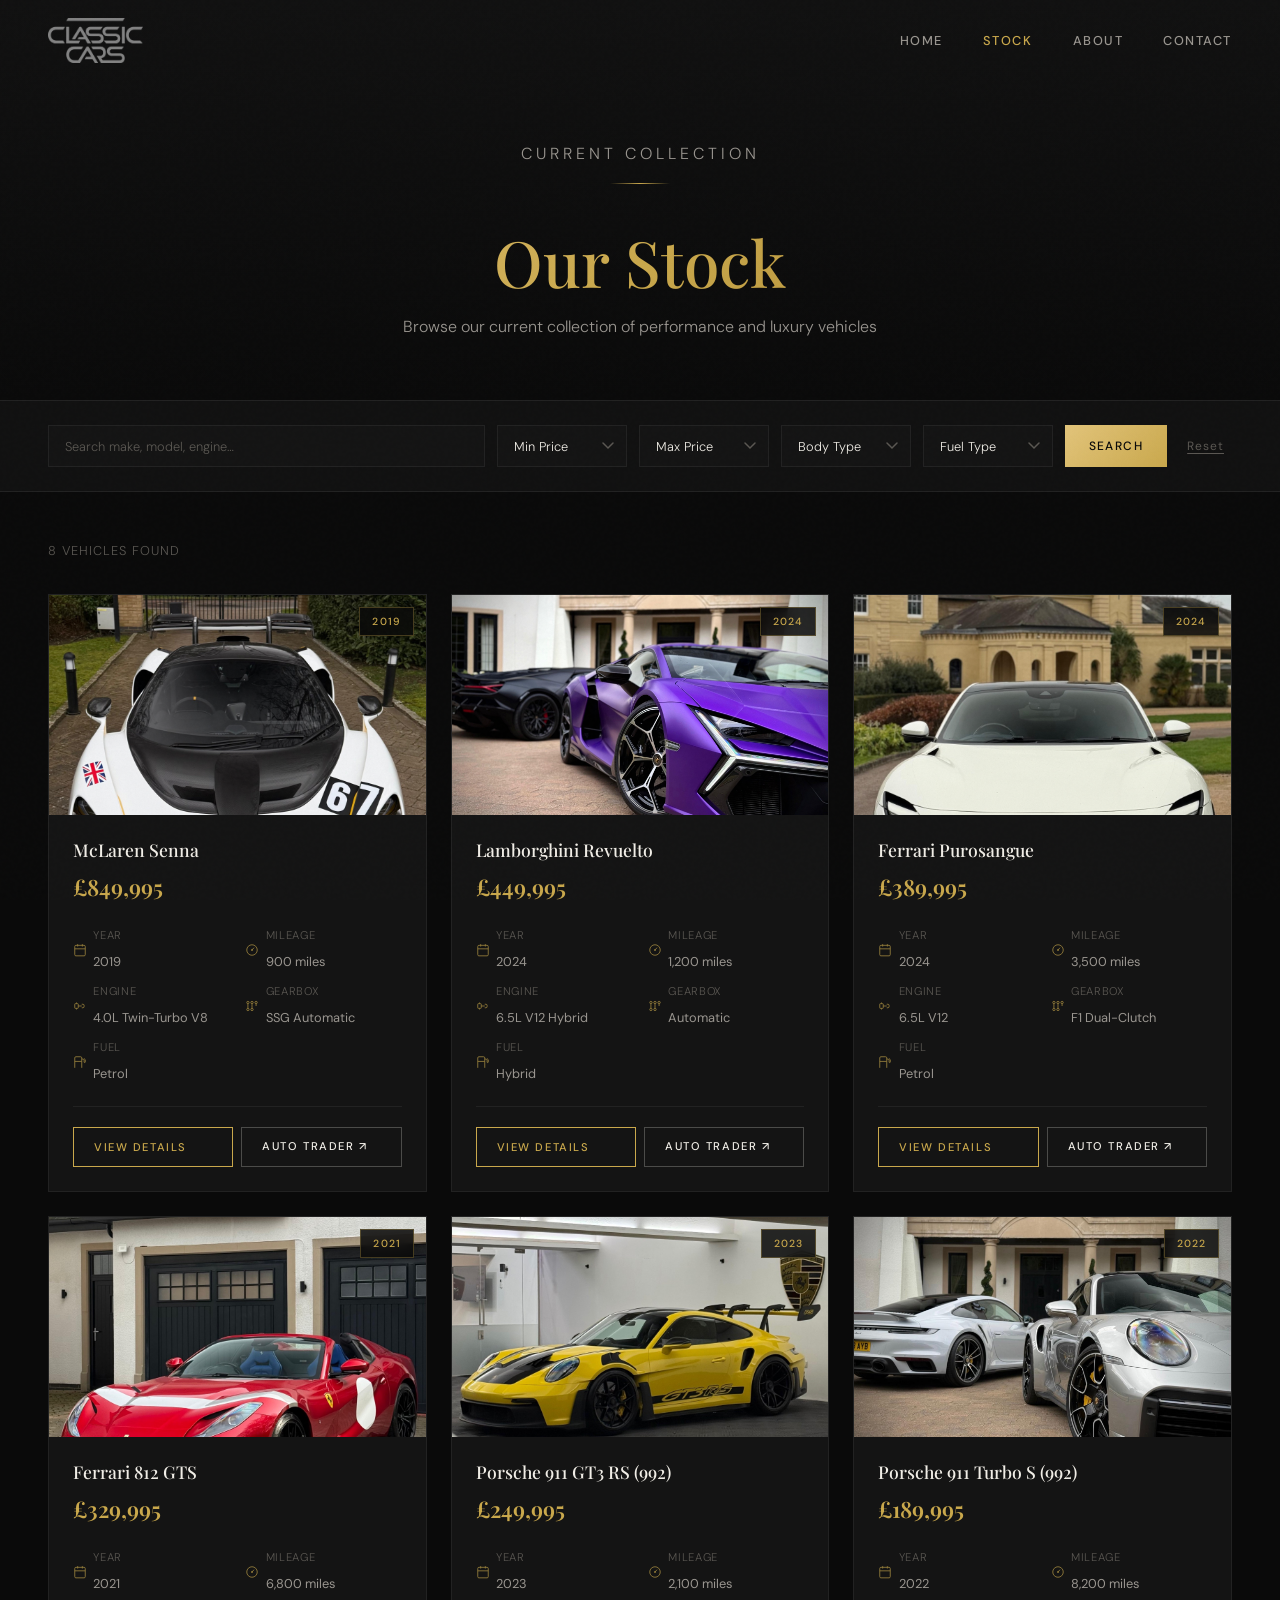
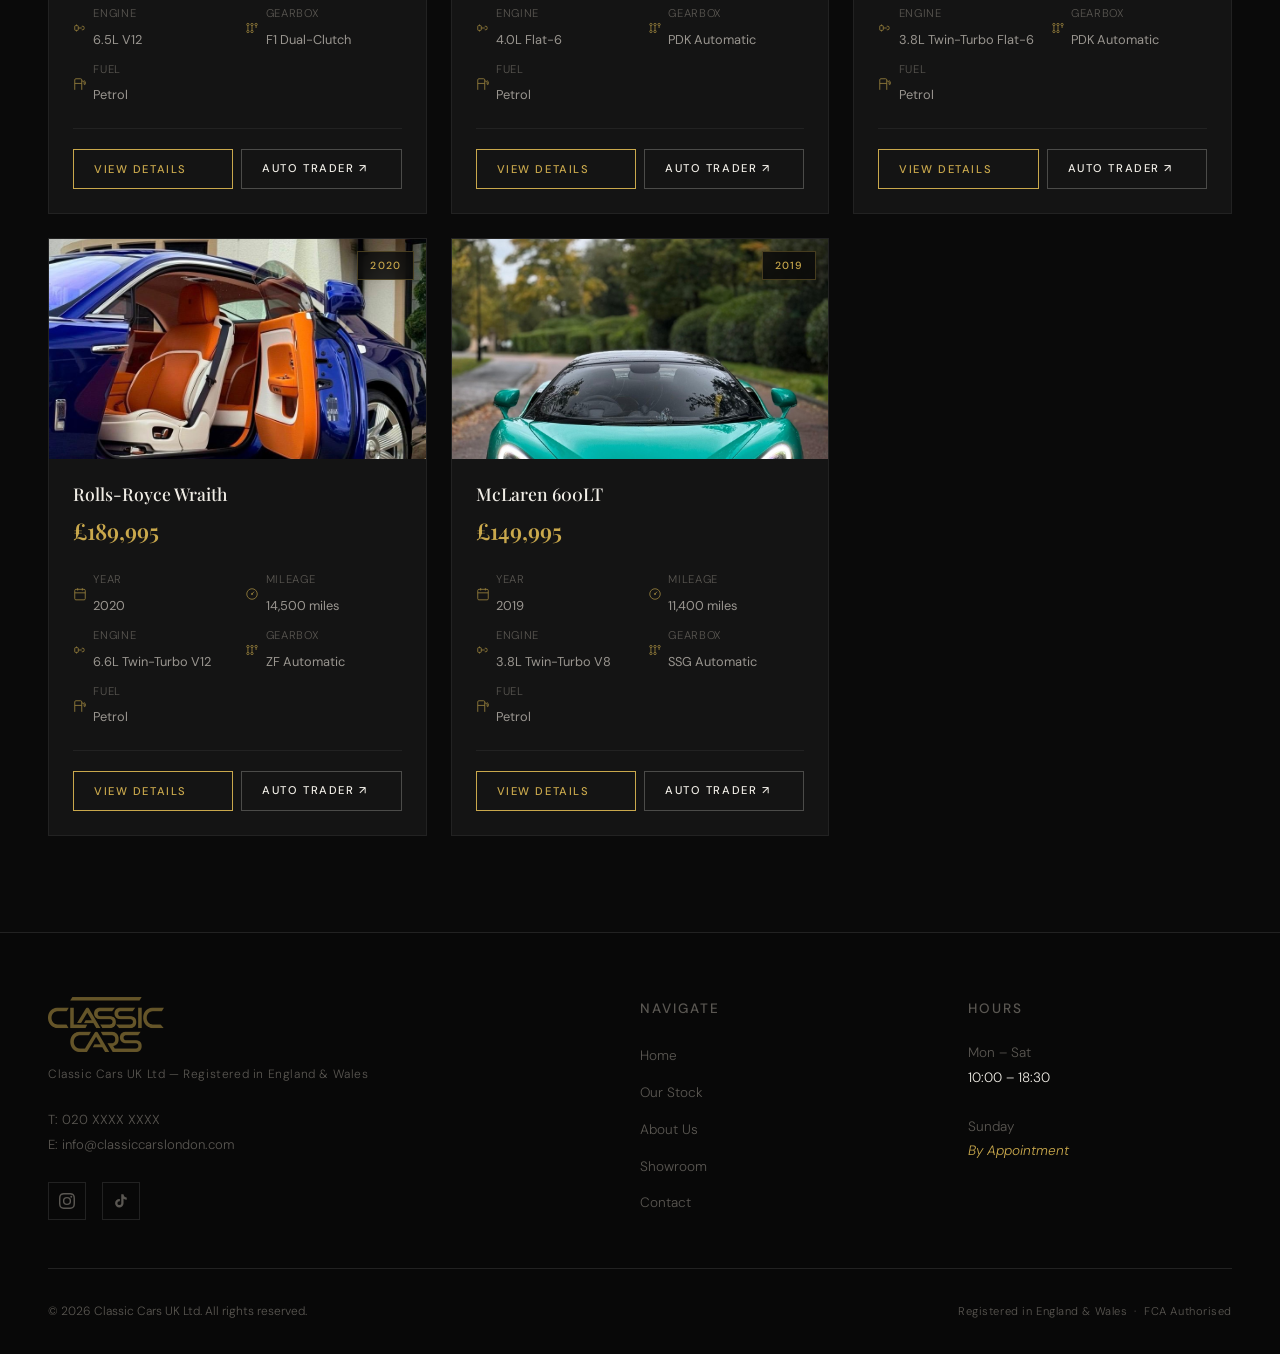
==== stock.html @ 9b31d59b "Add files via upload" ====
<!DOCTYPE html>
<html lang="en">
<head>
  <meta charset="UTF-8" />
  <meta name="viewport" content="width=device-width, initial-scale=1.0" />
  <meta name="description" content="Browse Classic Cars London's current stock of performance and luxury vehicles — Lamborghini, Ferrari, Porsche, McLaren and more." />
  <title>Our Stock | Classic Cars London</title>
  <link rel="preconnect" href="https://fonts.googleapis.com" />
  <link rel="preconnect" href="https://fonts.gstatic.com" crossorigin />
  <link href="https://fonts.googleapis.com/css2?family=Playfair+Display:ital,wght@0,400;0,500;0,600;0,700;1,400;1,600&family=DM+Sans:wght@300;400;500;600&display=swap" rel="stylesheet" />
  <link rel="stylesheet" href="./style.css" />
</head>
<body>

  <!-- ══════════════════════════════════════════
       NAVIGATION
  ══════════════════════════════════════════ -->
  <nav class="nav scrolled" id="mainNav">
    <div class="nav__inner">
      <a href="./index.html" class="nav__brand"><img src="./assets/logo-white.png" alt="Classic Cars London" class="nav__logo" /></a>
      <ul class="nav__links">
        <li><a href="./index.html">Home</a></li>
        <li><a href="./stock.html" style="color:var(--gold)">Stock</a></li>
        <li><a href="./index.html#sales-section">About</a></li>
        <li><a href="./index.html#showroom-section">Contact</a></li>
      </ul>
      <button class="nav__hamburger" id="navHamburger" aria-label="Open menu">
        <span></span><span></span><span></span>
      </button>
    </div>
  </nav>

  <!-- Mobile overlay menu -->
  <div class="nav__mobile-overlay" id="navMobileOverlay">
    <a href="./index.html" onclick="closeMenu()">Home</a>
    <a href="./stock.html" onclick="closeMenu()" style="color:var(--gold)">Stock</a>
    <a href="./index.html#sales-section" onclick="closeMenu()">About</a>
    <a href="./index.html#showroom-section" onclick="closeMenu()">Contact</a>
  </div>

  <!-- ══════════════════════════════════════════
       PAGE HERO
  ══════════════════════════════════════════ -->
  <div class="stock-hero">
    <div class="stock-hero__inner fade-in">
      <p class="section-label" style="margin-bottom:1rem;">Current Collection</p>
      <div class="gold-divider"></div>
      <h1 class="gold-gradient-text">Our Stock</h1>
      <p>Browse our current collection of performance and luxury vehicles</p>
    </div>
  </div>

  <!-- ══════════════════════════════════════════
       FILTER BAR
  ══════════════════════════════════════════ -->
  <div class="filter-bar" id="filterBar">
    <div class="filter-bar__inner">

      <input
        type="text"
        id="filterKeyword"
        class="filter-input"
        placeholder="Search make, model, engine…"
        aria-label="Search vehicles"
      />

      <select id="filterMinPrice" class="filter-select" aria-label="Minimum price">
        <option value="0">Min Price</option>
        <option value="10000">£10,000</option>
        <option value="20000">£20,000</option>
        <option value="30000">£30,000</option>
        <option value="50000">£50,000</option>
        <option value="75000">£75,000</option>
        <option value="100000">£100,000</option>
      </select>

      <select id="filterMaxPrice" class="filter-select" aria-label="Maximum price">
        <option value="Infinity">Max Price</option>
        <option value="10000">£10,000</option>
        <option value="20000">£20,000</option>
        <option value="30000">£30,000</option>
        <option value="50000">£50,000</option>
        <option value="75000">£75,000</option>
        <option value="100000">£100,000</option>
        <option value="150000">£150,000</option>
        <option value="200000">£200,000+</option>
      </select>

      <select id="filterBodyType" class="filter-select" aria-label="Body type">
        <option value="All">Body Type</option>
        <option value="Coupe">Coupe</option>
        <option value="Convertible">Convertible</option>
        <option value="SUV">SUV</option>
      </select>

      <select id="filterFuel" class="filter-select" aria-label="Fuel type">
        <option value="All">Fuel Type</option>
        <option value="Petrol">Petrol</option>
        <option value="Diesel">Diesel</option>
        <option value="Hybrid">Hybrid</option>
        <option value="Electric">Electric</option>
      </select>

      <button class="filter-search-btn" id="filterSearchBtn" onclick="applyFilters()">Search</button>
      <button class="filter-reset" id="filterResetBtn" onclick="resetFilters()">Reset</button>

    </div>
  </div>

  <!-- ══════════════════════════════════════════
       STOCK GRID
  ══════════════════════════════════════════ -->
  <section class="stock-section">
    <div class="stock-section__inner">
      <p class="stock-count" id="stockCount">Loading vehicles…</p>
      <div class="stock-grid" id="stockGrid">
        <!-- Vehicle cards rendered by app.js -->
      </div>
    </div>
  </section>

  <!-- ══════════════════════════════════════════
       FOOTER
  ══════════════════════════════════════════ -->
  <footer class="footer">
    <div class="footer__inner">
      <div class="footer__top">

        <div>
          <img src="./assets/logo-gold.png" alt="Classic Cars London" class="footer__logo" />
          <p class="footer__brand-sub">Classic Cars UK Ltd — Registered in England &amp; Wales</p>
          <p style="font-size:0.82rem; color:var(--text-muted); line-height:1.9;">
            T: 020 XXXX XXXX<br>
            E: info@classiccarslondon.com
          </p>
          <div class="footer__social">
            <a href="https://instagram.com/classiccarsldn" target="_blank" rel="noopener noreferrer" aria-label="Instagram">
              <svg viewBox="0 0 24 24"><path d="M12 2.163c3.204 0 3.584.012 4.85.07 3.252.148 4.771 1.691 4.919 4.919.058 1.265.069 1.645.069 4.849 0 3.205-.012 3.584-.069 4.849-.149 3.225-1.664 4.771-4.919 4.919-1.266.058-1.644.07-4.85.07-3.204 0-3.584-.012-4.849-.07-3.26-.149-4.771-1.699-4.919-4.92-.058-1.265-.07-1.644-.07-4.849 0-3.204.013-3.583.07-4.849.149-3.227 1.664-4.771 4.919-4.919 1.266-.057 1.645-.069 4.849-.069zM12 0C8.741 0 8.333.014 7.053.072 2.695.272.273 2.69.073 7.052.014 8.333 0 8.741 0 12c0 3.259.014 3.668.072 4.948.2 4.358 2.618 6.78 6.98 6.98C8.333 23.986 8.741 24 12 24c3.259 0 3.668-.014 4.948-.072 4.354-.2 6.782-2.618 6.979-6.98.059-1.28.073-1.689.073-4.948 0-3.259-.014-3.667-.072-4.947-.196-4.354-2.617-6.78-6.979-6.98C15.668.014 15.259 0 12 0zm0 5.838a6.162 6.162 0 100 12.324 6.162 6.162 0 000-12.324zM12 16a4 4 0 110-8 4 4 0 010 8zm6.406-11.845a1.44 1.44 0 100 2.881 1.44 1.44 0 000-2.881z"/></svg>
            </a>
            <a href="https://tiktok.com/@classiccarsldn" target="_blank" rel="noopener noreferrer" aria-label="TikTok">
              <svg viewBox="0 0 24 24"><path d="M19.59 6.69a4.83 4.83 0 01-3.77-4.25V2h-3.45v13.67a2.89 2.89 0 01-2.88 2.5 2.89 2.89 0 01-2.89-2.89 2.89 2.89 0 012.89-2.89c.28 0 .54.04.79.1V9.01a6.33 6.33 0 00-.79-.05 6.34 6.34 0 00-6.34 6.34 6.34 6.34 0 006.34 6.34 6.34 6.34 0 006.33-6.34V8.69a8.16 8.16 0 004.77 1.52V6.76a4.85 4.85 0 01-1-.07z"/></svg>
            </a>
          </div>
        </div>

        <div class="footer__col">
          <p class="footer__col-heading">Navigate</p>
          <ul>
            <li><a href="./index.html">Home</a></li>
            <li><a href="./stock.html">Our Stock</a></li>
            <li><a href="./index.html#sales-section">About Us</a></li>
            <li><a href="./index.html#showroom-section">Showroom</a></li>
            <li><a href="https://wa.me/447447015475" target="_blank" rel="noopener noreferrer">Contact</a></li>
          </ul>
        </div>

        <div class="footer__col">
          <p class="footer__col-heading">Hours</p>
          <p>
            Mon – Sat<br>
            <span style="color:var(--text-primary);">10:00 – 18:30</span><br>
            <br>
            Sunday<br>
            <span style="color:var(--gold); font-style:italic;">By Appointment</span>
          </p>
        </div>

      </div>

      <div class="footer__bottom">
        <p class="footer__copyright">© 2026 Classic Cars UK Ltd. All rights reserved.</p>
        <p class="footer__legal">Registered in England &amp; Wales &nbsp;·&nbsp; FCA Authorised</p>
      </div>
    </div>
  </footer>

  <script src="./app.js"></script>

</body>
</html>
---- style.css ----
/* ================================================================
   Classic Cars London — Global Stylesheet
   Classic Cars UK Ltd · Est. 2002
   ================================================================ */

/* ── Google Fonts ─────────────────────────────────────────────── */
@import url('https://fonts.googleapis.com/css2?family=Playfair+Display:ital,wght@0,400;0,500;0,600;0,700;1,400;1,600&family=DM+Sans:wght@300;400;500;600&display=swap');

/* ── CSS Custom Properties ───────────────────────────────────── */
:root {
  --bg-primary:       #0a0a0a;
  --bg-secondary:     #111111;
  --bg-card:          #141414;
  --bg-card-hover:    #1a1a1a;
  --border:           #222222;
  --border-gold:      rgba(201, 168, 76, 0.3);

  --gold:             #c9a84c;
  --gold-light:       #e2c47a;
  --gold-dark:        #a8852e;
  --gold-muted:       rgba(201, 168, 76, 0.15);

  --text-primary:     #f0ede6;
  --text-secondary:   #9a9690;
  --text-muted:       #5a5752;

  --font-serif:       'Playfair Display', Georgia, serif;
  --font-sans:        'DM Sans', system-ui, sans-serif;

  --nav-height:       80px;
  --max-width:        1280px;
  --section-pad:      100px;

  --transition:       0.3s cubic-bezier(0.4, 0, 0.2, 1);
  --transition-slow:  0.6s cubic-bezier(0.4, 0, 0.2, 1);
}

/* ── Reset & Base ────────────────────────────────────────────── */
*, *::before, *::after {
  box-sizing: border-box;
  margin: 0;
  padding: 0;
}

html {
  scroll-behavior: smooth;
  font-size: 16px;
}

body {
  background-color: var(--bg-primary);
  color: var(--text-primary);
  font-family: var(--font-sans);
  font-weight: 300;
  line-height: 1.7;
  -webkit-font-smoothing: antialiased;
  overflow-x: hidden;
}

img {
  display: block;
  max-width: 100%;
}

a {
  color: inherit;
  text-decoration: none;
}

ul {
  list-style: none;
}

button {
  cursor: pointer;
  font-family: var(--font-sans);
}

/* ── Typography ──────────────────────────────────────────────── */
.serif { font-family: var(--font-serif); }

h1, h2, h3 {
  font-family: var(--font-serif);
  font-weight: 500;
  line-height: 1.2;
}

.section-heading {
  font-family: var(--font-serif);
  font-size: clamp(2rem, 4vw, 3rem);
  font-weight: 500;
  letter-spacing: -0.01em;
  margin-bottom: 1.5rem;
}

.gold-gradient-text {
  background: linear-gradient(135deg, var(--gold-light) 0%, var(--gold) 50%, var(--gold-dark) 100%);
  -webkit-background-clip: text;
  -webkit-text-fill-color: transparent;
  background-clip: text;
}

.gold-divider {
  width: 60px;
  height: 1px;
  background: linear-gradient(90deg, transparent, var(--gold), transparent);
  margin: 0 auto 2.5rem;
}

.gold-divider-left {
  width: 60px;
  height: 1px;
  background: linear-gradient(90deg, var(--gold), transparent);
  margin-bottom: 2.5rem;
}

/* ── Scroll Animations ───────────────────────────────────────── */
.fade-in {
  opacity: 0;
  transform: translateY(32px);
  transition: opacity 0.8s cubic-bezier(0.4, 0, 0.2, 1),
              transform 0.8s cubic-bezier(0.4, 0, 0.2, 1);
}

.fade-in.visible {
  opacity: 1;
  transform: translateY(0);
}

.fade-in-delay-1 { transition-delay: 0.1s; }
.fade-in-delay-2 { transition-delay: 0.2s; }
.fade-in-delay-3 { transition-delay: 0.3s; }
.fade-in-delay-4 { transition-delay: 0.4s; }

/* ── Navigation ──────────────────────────────────────────────── */
.nav {
  position: fixed;
  top: 0;
  left: 0;
  right: 0;
  z-index: 1000;
  height: var(--nav-height);
  display: flex;
  align-items: center;
  padding: 0 3rem;
  transition: background-color var(--transition), backdrop-filter var(--transition), border-bottom var(--transition);
}

.nav.scrolled {
  background-color: rgba(10, 10, 10, 0.97);
  backdrop-filter: blur(20px);
  -webkit-backdrop-filter: blur(20px);
  border-bottom: 1px solid var(--border);
}

.nav__inner {
  display: flex;
  align-items: center;
  justify-content: space-between;
  width: 100%;
  max-width: var(--max-width);
  margin: 0 auto;
}

.nav__brand {
  display: flex;
  align-items: center;
}

.nav__logo {
  height: 45px;
  width: auto;
  display: block;
}

.nav__links {
  display: flex;
  align-items: center;
  gap: 2.5rem;
}

.nav__links a {
  font-size: 0.8rem;
  font-weight: 500;
  letter-spacing: 0.12em;
  text-transform: uppercase;
  color: var(--text-secondary);
  transition: color var(--transition);
  position: relative;
}

.nav__links a::after {
  content: '';
  position: absolute;
  bottom: -4px;
  left: 0;
  width: 0;
  height: 1px;
  background: var(--gold);
  transition: width var(--transition);
}

.nav__links a:hover {
  color: var(--gold);
}

.nav__links a:hover::after {
  width: 100%;
}

/* Hamburger */
.nav__hamburger {
  display: none;
  flex-direction: column;
  gap: 5px;
  background: none;
  border: none;
  padding: 4px;
  z-index: 1100;
}

.nav__hamburger span {
  display: block;
  width: 24px;
  height: 1.5px;
  background: var(--text-primary);
  transition: var(--transition);
  transform-origin: center;
}

.nav__hamburger.open span:nth-child(1) {
  transform: translateY(6.5px) rotate(45deg);
}
.nav__hamburger.open span:nth-child(2) {
  opacity: 0;
  transform: scaleX(0);
}
.nav__hamburger.open span:nth-child(3) {
  transform: translateY(-6.5px) rotate(-45deg);
}

/* Mobile Nav Overlay */
.nav__mobile-overlay {
  display: none;
  position: fixed;
  inset: 0;
  background: rgba(10, 10, 10, 0.98);
  backdrop-filter: blur(20px);
  z-index: 1050;
  flex-direction: column;
  align-items: center;
  justify-content: center;
  gap: 2.5rem;
  opacity: 0;
  pointer-events: none;
  transition: opacity var(--transition);
}

.nav__mobile-overlay.open {
  display: flex;
  opacity: 1;
  pointer-events: all;
}

.nav__mobile-overlay a {
  font-family: var(--font-serif);
  font-size: 2rem;
  font-weight: 500;
  color: var(--text-primary);
  transition: color var(--transition);
}

.nav__mobile-overlay a:hover {
  color: var(--gold);
}

/* ── Hero ─────────────────────────────────────────────────────── */
.hero {
  position: relative;
  height: 100vh;
  min-height: 700px;
  display: flex;
  align-items: center;
  justify-content: center;
  overflow: hidden;
}

.hero__bg {
  position: absolute;
  inset: 0;
  background-image: url('./assets/lambo-revuelto-purple.jpg');
  background-size: cover;
  background-position: center 40%;
  transform: scale(1.05);
  transition: transform 8s ease-out;
}

.hero__bg.loaded {
  transform: scale(1);
}

.hero__overlay {
  position: absolute;
  inset: 0;
  background: linear-gradient(
    to bottom,
    rgba(10, 10, 10, 0.25) 0%,
    rgba(10, 10, 10, 0.15) 40%,
    rgba(10, 10, 10, 0.75) 100%
  );
}

.hero__content {
  position: relative;
  z-index: 2;
  text-align: center;
  padding: 0 2rem;
  max-width: 900px;
}

.hero__content--minimal {
  display: flex;
  flex-direction: column;
  align-items: center;
  margin-top: 18vh;
}

.hero__eyebrow {
  font-size: 0.7rem;
  font-weight: 500;
  letter-spacing: 0.25em;
  text-transform: uppercase;
  color: var(--gold);
  margin-bottom: 1.25rem;
  opacity: 0;
  transform: translateY(20px);
  animation: heroFadeUp 1s cubic-bezier(0.4,0,0.2,1) 0.3s forwards;
}

.hero__tagline {
  font-family: var(--font-serif);
  font-size: clamp(1.5rem, 3.5vw, 2.8rem);
  font-weight: 400;
  line-height: 1.2;
  letter-spacing: 0.06em;
  color: var(--text-primary);
  text-transform: uppercase;
  margin-bottom: 1.5rem;
  opacity: 0;
  transform: translateY(20px);
  animation: heroFadeUp 1s cubic-bezier(0.4,0,0.2,1) 0.5s forwards;
}

.hero__divider {
  width: 60px;
  height: 1px;
  background: linear-gradient(90deg, transparent, var(--gold), transparent);
  margin-bottom: 2.5rem;
  opacity: 0;
  animation: heroFadeUp 1s cubic-bezier(0.4,0,0.2,1) 0.65s forwards;
}

.hero__title {
  font-family: var(--font-serif);
  font-size: clamp(3.5rem, 8vw, 7rem);
  font-weight: 500;
  line-height: 1.0;
  letter-spacing: -0.02em;
  margin-bottom: 1.25rem;
  opacity: 0;
  transform: translateY(20px);
  animation: heroFadeUp 1s cubic-bezier(0.4,0,0.2,1) 0.5s forwards;
}

.hero__subtitle {
  font-size: clamp(0.85rem, 1.5vw, 1rem);
  font-weight: 300;
  letter-spacing: 0.2em;
  text-transform: uppercase;
  color: var(--text-secondary);
  margin-bottom: 3rem;
  opacity: 0;
  transform: translateY(20px);
  animation: heroFadeUp 1s cubic-bezier(0.4,0,0.2,1) 0.7s forwards;
}

.hero__buttons {
  display: flex;
  gap: 1rem;
  justify-content: center;
  flex-wrap: wrap;
  opacity: 0;
  transform: translateY(20px);
  animation: heroFadeUp 1s cubic-bezier(0.4,0,0.2,1) 0.8s forwards;
}

@keyframes heroFadeUp {
  to { opacity: 1; transform: translateY(0); }
}

.hero__scroll-indicator {
  position: absolute;
  bottom: 2.5rem;
  left: 50%;
  transform: translateX(-50%);
  z-index: 2;
  display: flex;
  flex-direction: column;
  align-items: center;
  gap: 0.5rem;
  opacity: 0;
  animation: heroFadeUp 1s ease 1.2s forwards;
}

.hero__scroll-indicator span {
  font-size: 0.65rem;
  letter-spacing: 0.2em;
  text-transform: uppercase;
  color: var(--text-muted);
}

.hero__scroll-line {
  width: 1px;
  height: 40px;
  background: linear-gradient(to bottom, var(--gold), transparent);
  animation: scrollLine 2s ease-in-out infinite;
}

@keyframes scrollLine {
  0%, 100% { opacity: 0.4; transform: scaleY(1); }
  50% { opacity: 1; transform: scaleY(0.6); }
}

/* ── Buttons ─────────────────────────────────────────────────── */
.btn {
  display: inline-flex;
  align-items: center;
  gap: 0.5rem;
  padding: 0.85rem 2rem;
  font-family: var(--font-sans);
  font-size: 0.75rem;
  font-weight: 500;
  letter-spacing: 0.14em;
  text-transform: uppercase;
  border: none;
  cursor: pointer;
  transition: var(--transition);
  white-space: nowrap;
}

.btn-gold {
  background: linear-gradient(135deg, var(--gold-light), var(--gold));
  color: #0a0a0a;
}

.btn-gold:hover {
  background: linear-gradient(135deg, #f0d890, var(--gold-light));
  transform: translateY(-1px);
  box-shadow: 0 8px 24px rgba(201, 168, 76, 0.3);
}

.btn-outline {
  background: transparent;
  color: var(--text-primary);
  border: 1px solid rgba(240, 237, 230, 0.25);
}

.btn-outline:hover {
  border-color: var(--gold);
  color: var(--gold);
  transform: translateY(-1px);
}

.btn-outline-gold {
  background: transparent;
  color: var(--gold);
  border: 1px solid var(--gold);
}

.btn-outline-gold:hover {
  background: var(--gold);
  color: #0a0a0a;
  transform: translateY(-1px);
}

.btn-sm {
  padding: 0.6rem 1.25rem;
  font-size: 0.7rem;
}

/* ── Sections ────────────────────────────────────────────────── */
.section {
  padding: var(--section-pad) 3rem;
}

.section__inner {
  max-width: var(--max-width);
  margin: 0 auto;
}

.section--dark {
  background-color: var(--bg-secondary);
}

.section--darker {
  background-color: var(--bg-primary);
}

.section-label {
  font-size: 0.65rem;
  font-weight: 500;
  letter-spacing: 0.25em;
  text-transform: uppercase;
  color: var(--gold);
  margin-bottom: 1rem;
}

/* ── Sales / Text Sections ───────────────────────────────────── */
.text-section {
  max-width: 720px;
}

.text-section--centred {
  margin: 0 auto;
  text-align: center;
}

.text-section p {
  font-size: 1.05rem;
  font-weight: 300;
  color: var(--text-secondary);
  line-height: 1.85;
}

/* ── Two-column sections ─────────────────────────────────────── */
.two-col {
  display: grid;
  grid-template-columns: 1fr 1fr;
  gap: 6rem;
  align-items: center;
}

.two-col--reversed .two-col__text {
  order: 2;
}
.two-col--reversed .two-col__visual {
  order: 1;
}

.two-col__visual {
  position: relative;
}

.visual-accent {
  position: absolute;
  top: -20px;
  left: -20px;
  right: 20px;
  bottom: 20px;
  border: 1px solid var(--border-gold);
  pointer-events: none;
}

/* ── Reviews ────────────────────────────────────────────────── */
.reviews-grid {
  display: grid;
  grid-template-columns: repeat(3, 1fr);
  gap: 1.5rem;
}

.review-card {
  background: var(--bg-card);
  border: 1px solid var(--border);
  padding: 2.5rem 2rem;
  position: relative;
  transition: border-color var(--transition), transform var(--transition);
}

.review-card:hover {
  border-color: var(--border-gold);
  transform: translateY(-3px);
}

.review-card::before {
  content: '\201C';
  position: absolute;
  top: 1.25rem;
  right: 1.75rem;
  font-family: var(--font-serif);
  font-size: 5rem;
  line-height: 1;
  color: var(--gold-muted);
}

.review-stars {
  display: flex;
  gap: 3px;
  margin-bottom: 1.25rem;
}

.star {
  color: var(--gold);
  font-size: 0.85rem;
}

.review-text {
  font-size: 0.95rem;
  font-weight: 300;
  color: var(--text-secondary);
  line-height: 1.75;
  margin-bottom: 1.5rem;
  font-style: italic;
}

.review-author {
  font-size: 0.8rem;
  font-weight: 500;
  letter-spacing: 0.08em;
  color: var(--gold);
  text-transform: uppercase;
}

/* ── Showroom / Hours ───────────────────────────────────────── */
.hours-table {
  margin: 2rem 0;
}

.hours-row {
  display: flex;
  justify-content: space-between;
  align-items: center;
  padding: 1rem 0;
  border-bottom: 1px solid var(--border);
}

.hours-row:first-child {
  border-top: 1px solid var(--border);
}

.hours-day {
  font-size: 0.8rem;
  font-weight: 500;
  letter-spacing: 0.1em;
  text-transform: uppercase;
  color: var(--text-secondary);
}

.hours-time {
  font-family: var(--font-serif);
  font-size: 1rem;
  color: var(--text-primary);
}

.hours-time--appointment {
  color: var(--gold);
  font-style: italic;
}

.address-block {
  margin-top: 2rem;
  padding: 1.5rem;
  border: 1px solid var(--border-gold);
  display: inline-block;
}

.address-block p {
  font-size: 0.9rem;
  color: var(--text-secondary);
  line-height: 1.8;
}

.map-placeholder {
  background: var(--bg-card);
  border: 1px solid var(--border);
  height: 350px;
  display: flex;
  flex-direction: column;
  align-items: center;
  justify-content: center;
  gap: 1rem;
  color: var(--text-muted);
}

.map-placeholder svg {
  opacity: 0.3;
}

.map-placeholder p {
  font-size: 0.8rem;
  letter-spacing: 0.1em;
  text-transform: uppercase;
  color: var(--text-muted);
}

/* ── Trust Signals Bar ──────────────────────────────────────── */
.trust-bar {
  background: var(--bg-secondary);
  border-top: 1px solid var(--border);
  border-bottom: 1px solid var(--border);
  padding: 2rem 3rem;
}

.trust-bar__inner {
  max-width: var(--max-width);
  margin: 0 auto;
  display: flex;
  align-items: center;
  justify-content: center;
  gap: 2.5rem;
}

.trust-item {
  display: flex;
  align-items: center;
  gap: 0.85rem;
}

.trust-icon {
  width: 36px;
  height: 36px;
  display: flex;
  align-items: center;
  justify-content: center;
  flex-shrink: 0;
}

.trust-icon svg {
  width: 24px;
  height: 24px;
  color: var(--gold);
  opacity: 0.8;
}

.trust-text {
  display: flex;
  flex-direction: column;
}

.trust-stat {
  font-family: var(--font-serif);
  font-size: 0.95rem;
  font-weight: 500;
  color: var(--text-primary);
  letter-spacing: 0.01em;
  line-height: 1.2;
}

.trust-label {
  font-size: 0.7rem;
  font-weight: 400;
  letter-spacing: 0.08em;
  text-transform: uppercase;
  color: var(--text-muted);
  line-height: 1.4;
}

.trust-divider {
  width: 1px;
  height: 32px;
  background: var(--border);
  flex-shrink: 0;
}

/* ── Sell Your Car ─────────────────────────────────────────── */
.sell-panel {
  display: grid;
  grid-template-columns: 1fr 1fr;
  gap: 5rem;
  align-items: center;
}

.sell-panel__highlights {
  display: grid;
  grid-template-columns: 1fr 1fr;
  gap: 0.75rem 2rem;
  margin-top: 2rem;
}

.sell-highlight {
  display: flex;
  align-items: center;
  gap: 0.6rem;
}

.sell-highlight svg {
  width: 16px;
  height: 16px;
  color: var(--gold);
  flex-shrink: 0;
}

.sell-highlight span {
  font-size: 0.85rem;
  font-weight: 400;
  color: var(--text-secondary);
}

.sell-visual-frame {
  position: relative;
  background: var(--bg-card);
  border: 1px solid var(--border);
  padding: 3rem 2.5rem;
}

.sell-visual-accent {
  position: absolute;
  top: -12px;
  right: -12px;
  bottom: 12px;
  left: 12px;
  border: 1px solid var(--border-gold);
  pointer-events: none;
  z-index: -1;
}

.sell-visual-content {
  text-align: center;
}

.sell-visual-quote {
  font-family: var(--font-serif);
  font-size: 1.3rem;
  font-weight: 400;
  font-style: italic;
  color: var(--gold);
  line-height: 1.5;
  margin-bottom: 2.5rem;
}

.sell-visual-stat-row {
  display: flex;
  justify-content: center;
  gap: 3rem;
  padding-top: 2rem;
  border-top: 1px solid var(--border);
}

.sell-visual-stat {
  display: flex;
  flex-direction: column;
  align-items: center;
}

.sell-visual-stat__number {
  font-family: var(--font-serif);
  font-size: 2.2rem;
  font-weight: 500;
  color: var(--text-primary);
  line-height: 1;
}

.sell-visual-stat__label {
  font-size: 0.7rem;
  font-weight: 500;
  letter-spacing: 0.12em;
  text-transform: uppercase;
  color: var(--text-muted);
  margin-top: 0.5rem;
}

/* ── Featured Video ────────────────────────────────────────── */
.video-embed {
  max-width: 880px;
  margin: 0 auto;
}

.video-embed iframe {
  width: 100%;
  aspect-ratio: 16 / 9;
  border: 1px solid var(--border);
}

.video-placeholder {
  background: var(--bg-card);
  border: 1px solid var(--border);
  aspect-ratio: 16 / 9;
  display: flex;
  flex-direction: column;
  align-items: center;
  justify-content: center;
  gap: 1rem;
  text-align: center;
  padding: 2rem;
}

.video-placeholder__play {
  width: 64px;
  height: 64px;
  border: 1px solid var(--border-gold);
  border-radius: 50%;
  display: flex;
  align-items: center;
  justify-content: center;
  color: var(--gold);
  opacity: 0.5;
}

.video-placeholder__play svg {
  width: 24px;
  height: 24px;
}

.video-placeholder p {
  font-family: var(--font-serif);
  font-size: 1.1rem;
  color: var(--text-secondary);
}

.video-placeholder span {
  font-size: 0.75rem;
  color: var(--text-muted);
  letter-spacing: 0.05em;
}

/* ── Instagram Feed Section ────────────────────────────────── */
.social-section {
  text-align: center;
}

.insta-feed {
  margin-top: 3rem;
}

.insta-placeholder {
  background: var(--bg-card);
  border: 1px solid var(--border);
  padding: 2rem;
}

.insta-placeholder__grid {
  display: grid;
  grid-template-columns: repeat(4, 1fr);
  gap: 0.75rem;
}

.insta-placeholder__item {
  aspect-ratio: 1;
  background: var(--bg-primary);
  border: 1px solid var(--border);
  position: relative;
  overflow: hidden;
  display: flex;
  align-items: center;
  justify-content: center;
}

.insta-placeholder__shimmer {
  position: absolute;
  inset: 0;
  background: linear-gradient(
    110deg,
    transparent 25%,
    rgba(201, 168, 76, 0.03) 37%,
    transparent 50%
  );
  background-size: 200% 100%;
  animation: shimmer 2.5s ease-in-out infinite;
}

@keyframes shimmer {
  0% { background-position: 200% 0; }
  100% { background-position: -200% 0; }
}

.insta-placeholder__icon svg {
  width: 32px;
  height: 32px;
  color: var(--text-muted);
  opacity: 0.3;
}

.insta-placeholder__note {
  font-size: 0.75rem;
  color: var(--text-muted);
  letter-spacing: 0.05em;
  margin-top: 1.25rem;
  text-align: center;
}

.insta-follow-row {
  display: flex;
  justify-content: center;
  gap: 1rem;
  margin-top: 2.5rem;
  flex-wrap: wrap;
}

/* ── Footer ─────────────────────────────────────────────────── */
.footer {
  background: #080808;
  border-top: 1px solid var(--border);
  padding: 4rem 3rem 2rem;
}

.footer__inner {
  max-width: var(--max-width);
  margin: 0 auto;
}

.footer__top {
  display: grid;
  grid-template-columns: 2fr 1fr 1fr;
  gap: 4rem;
  padding-bottom: 3rem;
  border-bottom: 1px solid var(--border);
  margin-bottom: 2rem;
}

.footer__logo {
  height: 55px;
  width: auto;
  display: block;
  margin-bottom: 0.75rem;
}

.footer__brand-name {
  font-family: var(--font-serif);
  font-size: 1.4rem;
  color: var(--gold);
  margin-bottom: 0.75rem;
}

.footer__brand-sub {
  font-size: 0.75rem;
  color: var(--text-muted);
  letter-spacing: 0.05em;
  margin-bottom: 1.5rem;
}

.footer__social {
  display: flex;
  gap: 1rem;
  margin-top: 1.5rem;
}

.footer__social a {
  width: 38px;
  height: 38px;
  border: 1px solid var(--border);
  display: flex;
  align-items: center;
  justify-content: center;
  color: var(--text-muted);
  transition: var(--transition);
}

.footer__social a:hover {
  border-color: var(--gold);
  color: var(--gold);
}

.footer__social svg {
  width: 16px;
  height: 16px;
  fill: currentColor;
}

.footer__col-heading {
  font-size: 0.7rem;
  font-weight: 500;
  letter-spacing: 0.15em;
  text-transform: uppercase;
  color: var(--gold);
  margin-bottom: 1.25rem;
}

.footer__col ul {
  display: flex;
  flex-direction: column;
  gap: 0.6rem;
}

.footer__col ul a {
  font-size: 0.85rem;
  color: var(--text-muted);
  transition: color var(--transition);
}

.footer__col ul a:hover {
  color: var(--text-secondary);
}

.footer__col p {
  font-size: 0.85rem;
  color: var(--text-muted);
  line-height: 1.8;
}

.footer__bottom {
  display: flex;
  justify-content: space-between;
  align-items: center;
  gap: 1rem;
  flex-wrap: wrap;
}

.footer__copyright {
  font-size: 0.75rem;
  color: var(--text-muted);
}

.footer__legal {
  font-size: 0.7rem;
  color: var(--text-muted);
  letter-spacing: 0.05em;
}

/* ── Stock Page ─────────────────────────────────────────────── */
.stock-hero {
  padding-top: calc(var(--nav-height) + 60px);
  padding-bottom: 60px;
  padding-left: 3rem;
  padding-right: 3rem;
  text-align: center;
  background: linear-gradient(180deg, var(--bg-secondary) 0%, var(--bg-primary) 100%);
  border-bottom: 1px solid var(--border);
}

.stock-hero__inner {
  max-width: var(--max-width);
  margin: 0 auto;
}

.stock-hero h1 {
  font-family: var(--font-serif);
  font-size: clamp(2.5rem, 5vw, 4rem);
  font-weight: 500;
  margin-bottom: 0.75rem;
}

.stock-hero p {
  font-size: 1rem;
  color: var(--text-secondary);
  font-weight: 300;
}

/* Filter Bar */
.filter-bar {
  background: var(--bg-secondary);
  border-bottom: 1px solid var(--border);
  padding: 1.5rem 3rem;
  position: sticky;
  top: var(--nav-height);
  z-index: 100;
}

.filter-bar__inner {
  max-width: var(--max-width);
  margin: 0 auto;
  display: flex;
  flex-wrap: wrap;
  gap: 0.75rem;
  align-items: center;
}

.filter-input,
.filter-select {
  background: var(--bg-card);
  border: 1px solid var(--border);
  color: var(--text-primary);
  font-family: var(--font-sans);
  font-size: 0.8rem;
  font-weight: 300;
  padding: 0.65rem 1rem;
  outline: none;
  transition: border-color var(--transition);
  height: 42px;
}

.filter-input {
  flex: 1;
  min-width: 180px;
}

.filter-input::placeholder {
  color: var(--text-muted);
}

.filter-input:focus,
.filter-select:focus {
  border-color: var(--gold);
}

.filter-select {
  appearance: none;
  -webkit-appearance: none;
  background-image: url("data:image/svg+xml,%3Csvg xmlns='http://www.w3.org/2000/svg' width='12' height='8' viewBox='0 0 12 8'%3E%3Cpath d='M1 1l5 5 5-5' stroke='%235a5752' stroke-width='1.5' fill='none' stroke-linecap='round'/%3E%3C/svg%3E");
  background-repeat: no-repeat;
  background-position: right 0.75rem center;
  padding-right: 2rem;
  cursor: pointer;
  min-width: 130px;
}

.filter-select option {
  background: var(--bg-card);
}

.filter-search-btn {
  background: linear-gradient(135deg, var(--gold-light), var(--gold));
  color: #0a0a0a;
  border: none;
  padding: 0.65rem 1.5rem;
  font-family: var(--font-sans);
  font-size: 0.75rem;
  font-weight: 500;
  letter-spacing: 0.12em;
  text-transform: uppercase;
  cursor: pointer;
  height: 42px;
  transition: var(--transition);
}

.filter-search-btn:hover {
  background: linear-gradient(135deg, #f0d890, var(--gold-light));
}

.filter-reset {
  font-size: 0.75rem;
  letter-spacing: 0.08em;
  color: var(--text-muted);
  cursor: pointer;
  text-decoration: underline;
  text-underline-offset: 3px;
  transition: color var(--transition);
  background: none;
  border: none;
  padding: 0 0.5rem;
  height: 42px;
}

.filter-reset:hover {
  color: var(--gold);
}

/* Stock Grid */
.stock-section {
  padding: 3rem 3rem 6rem;
}

.stock-section__inner {
  max-width: var(--max-width);
  margin: 0 auto;
}

.stock-count {
  font-size: 0.8rem;
  color: var(--text-muted);
  letter-spacing: 0.08em;
  margin-bottom: 2rem;
  text-transform: uppercase;
}

.stock-grid {
  display: grid;
  grid-template-columns: repeat(3, 1fr);
  gap: 1.5rem;
}

.no-results {
  grid-column: 1 / -1;
  text-align: center;
  padding: 5rem 2rem;
  color: var(--text-muted);
  font-size: 0.9rem;
}

/* Vehicle Card */
.vehicle-card {
  background: var(--bg-card);
  border: 1px solid var(--border);
  overflow: hidden;
  transition: border-color var(--transition), transform var(--transition), box-shadow var(--transition);
}

.vehicle-card:hover {
  border-color: var(--border-gold);
  transform: translateY(-4px);
  box-shadow: 0 16px 40px rgba(0, 0, 0, 0.4);
}

.vehicle-card__image-wrap {
  position: relative;
  overflow: hidden;
  height: 220px;
}

.vehicle-card__image-wrap img {
  width: 100%;
  height: 100%;
  object-fit: cover;
  transition: transform 0.6s cubic-bezier(0.4, 0, 0.2, 1);
}

.vehicle-card:hover .vehicle-card__image-wrap img {
  transform: scale(1.06);
}

.vehicle-card__badge {
  position: absolute;
  top: 0.75rem;
  right: 0.75rem;
  background: rgba(10, 10, 10, 0.85);
  backdrop-filter: blur(8px);
  border: 1px solid var(--border-gold);
  padding: 0.3rem 0.75rem;
  font-size: 0.65rem;
  font-weight: 500;
  letter-spacing: 0.1em;
  text-transform: uppercase;
  color: var(--gold);
}

.vehicle-card__body {
  padding: 1.5rem;
}

.vehicle-card__title {
  font-family: var(--font-serif);
  font-size: 1.1rem;
  font-weight: 500;
  margin-bottom: 0.4rem;
  color: var(--text-primary);
  line-height: 1.3;
}

.vehicle-card__price {
  font-family: var(--font-serif);
  font-size: 1.4rem;
  font-weight: 600;
  color: var(--gold);
  margin-bottom: 1.25rem;
}

.vehicle-card__specs {
  display: grid;
  grid-template-columns: 1fr 1fr;
  gap: 0.5rem 1rem;
  margin-bottom: 1.25rem;
  padding-bottom: 1.25rem;
  border-bottom: 1px solid var(--border);
}

.spec-item {
  display: flex;
  align-items: center;
  gap: 0.4rem;
}

.spec-label {
  font-size: 0.7rem;
  color: var(--text-muted);
  text-transform: uppercase;
  letter-spacing: 0.06em;
  display: block;
  margin-bottom: 0.1rem;
}

.spec-value {
  font-size: 0.8rem;
  color: var(--text-secondary);
  font-weight: 400;
}

.spec-icon {
  width: 14px;
  height: 14px;
  flex-shrink: 0;
  color: var(--gold);
  opacity: 0.7;
}

.vehicle-card__actions {
  display: grid;
  grid-template-columns: 1fr 1fr;
  gap: 0.5rem;
}

/* ── Responsive ─────────────────────────────────────────────── */
@media (max-width: 1100px) {
  .stock-grid {
    grid-template-columns: repeat(2, 1fr);
  }

  .two-col {
    grid-template-columns: 1fr;
    gap: 3rem;
  }

  .two-col--reversed .two-col__text { order: 1; }
  .two-col--reversed .two-col__visual { order: 2; }

  .footer__top {
    grid-template-columns: 1fr 1fr;
  }
}

@media (max-width: 768px) {
  :root {
    --section-pad: 70px;
    --nav-height: 70px;
  }

  .section {
    padding: var(--section-pad) 1.5rem;
  }

  .stock-hero,
  .filter-bar,
  .stock-section {
    padding-left: 1.5rem;
    padding-right: 1.5rem;
  }

  .nav {
    padding: 0 1.5rem;
  }

  .nav__links {
    display: none;
  }

  .nav__hamburger {
    display: flex;
  }

  .reviews-grid {
    grid-template-columns: 1fr;
  }

  /* Trust bar - scroll on mobile */
  .trust-bar {
    padding: 1.5rem;
    overflow-x: auto;
    -webkit-overflow-scrolling: touch;
  }

  .trust-bar__inner {
    gap: 1.5rem;
    min-width: max-content;
  }

  /* Sell panel stack on mobile */
  .sell-panel {
    grid-template-columns: 1fr;
    gap: 3rem;
  }

  .sell-panel__highlights {
    grid-template-columns: 1fr;
  }

  /* Instagram grid 2 cols on mobile */
  .insta-placeholder__grid {
    grid-template-columns: repeat(2, 1fr);
  }

  .footer {
    padding: 3rem 1.5rem 2rem;
  }

  .footer__top {
    grid-template-columns: 1fr;
    gap: 2.5rem;
  }

  .footer__bottom {
    flex-direction: column;
    text-align: center;
  }

  .hero__buttons {
    flex-direction: column;
    align-items: center;
  }

  .filter-bar__inner {
    gap: 0.5rem;
  }

  .filter-input {
    min-width: 100%;
  }
}

@media (max-width: 580px) {
  .stock-grid {
    grid-template-columns: 1fr;
  }
}

/* ── Finance section CTA ────────────────────────────────────── */
.service-cta {
  margin-top: auto;
  padding-top: 2.5rem;
  display: flex;
  align-items: center;
  gap: 1.5rem;
  flex-wrap: wrap;
}

.service-disclaimer {
  font-size: 0.72rem;
  color: var(--text-muted);
  margin-top: 1.5rem;
  font-style: italic;
}

.finance-cta {
  margin-top: 2.5rem;
  display: flex;
  align-items: center;
  gap: 1.5rem;
  flex-wrap: wrap;
}

.finance-disclaimer {
  font-size: 0.72rem;
  color: var(--text-muted);
  margin-top: 1.5rem;
  font-style: italic;
}

/* ── Section pair layout ────────────────────────────────────── */
.services-grid {
  display: grid;
  grid-template-columns: 1fr 1fr;
  gap: 1px;
  background: var(--border);
  margin-top: 4rem;
}

.service-panel {
  background: var(--bg-primary);
  padding: 4rem 3.5rem;
  transition: background var(--transition);
  display: flex;
  flex-direction: column;
}

.service-panel:hover {
  background: var(--bg-card);
}

@media (max-width: 768px) {
  .services-grid {
    grid-template-columns: 1fr;
  }
}

/* ── Subtle grain overlay ───────────────────────────────────── */
body::before {
  content: '';
  position: fixed;
  inset: 0;
  background-image: url("data:image/svg+xml,%3Csvg viewBox='0 0 256 256' xmlns='http://www.w3.org/2000/svg'%3E%3Cfilter id='noise'%3E%3CfeTurbulence type='fractalNoise' baseFrequency='0.9' numOctaves='4' stitchTiles='stitch'/%3E%3C/filter%3E%3Crect width='100%25' height='100%25' filter='url(%23noise)' opacity='0.03'/%3E%3C/svg%3E");
  pointer-events: none;
  z-index: 9999;
  opacity: 0.4;
}
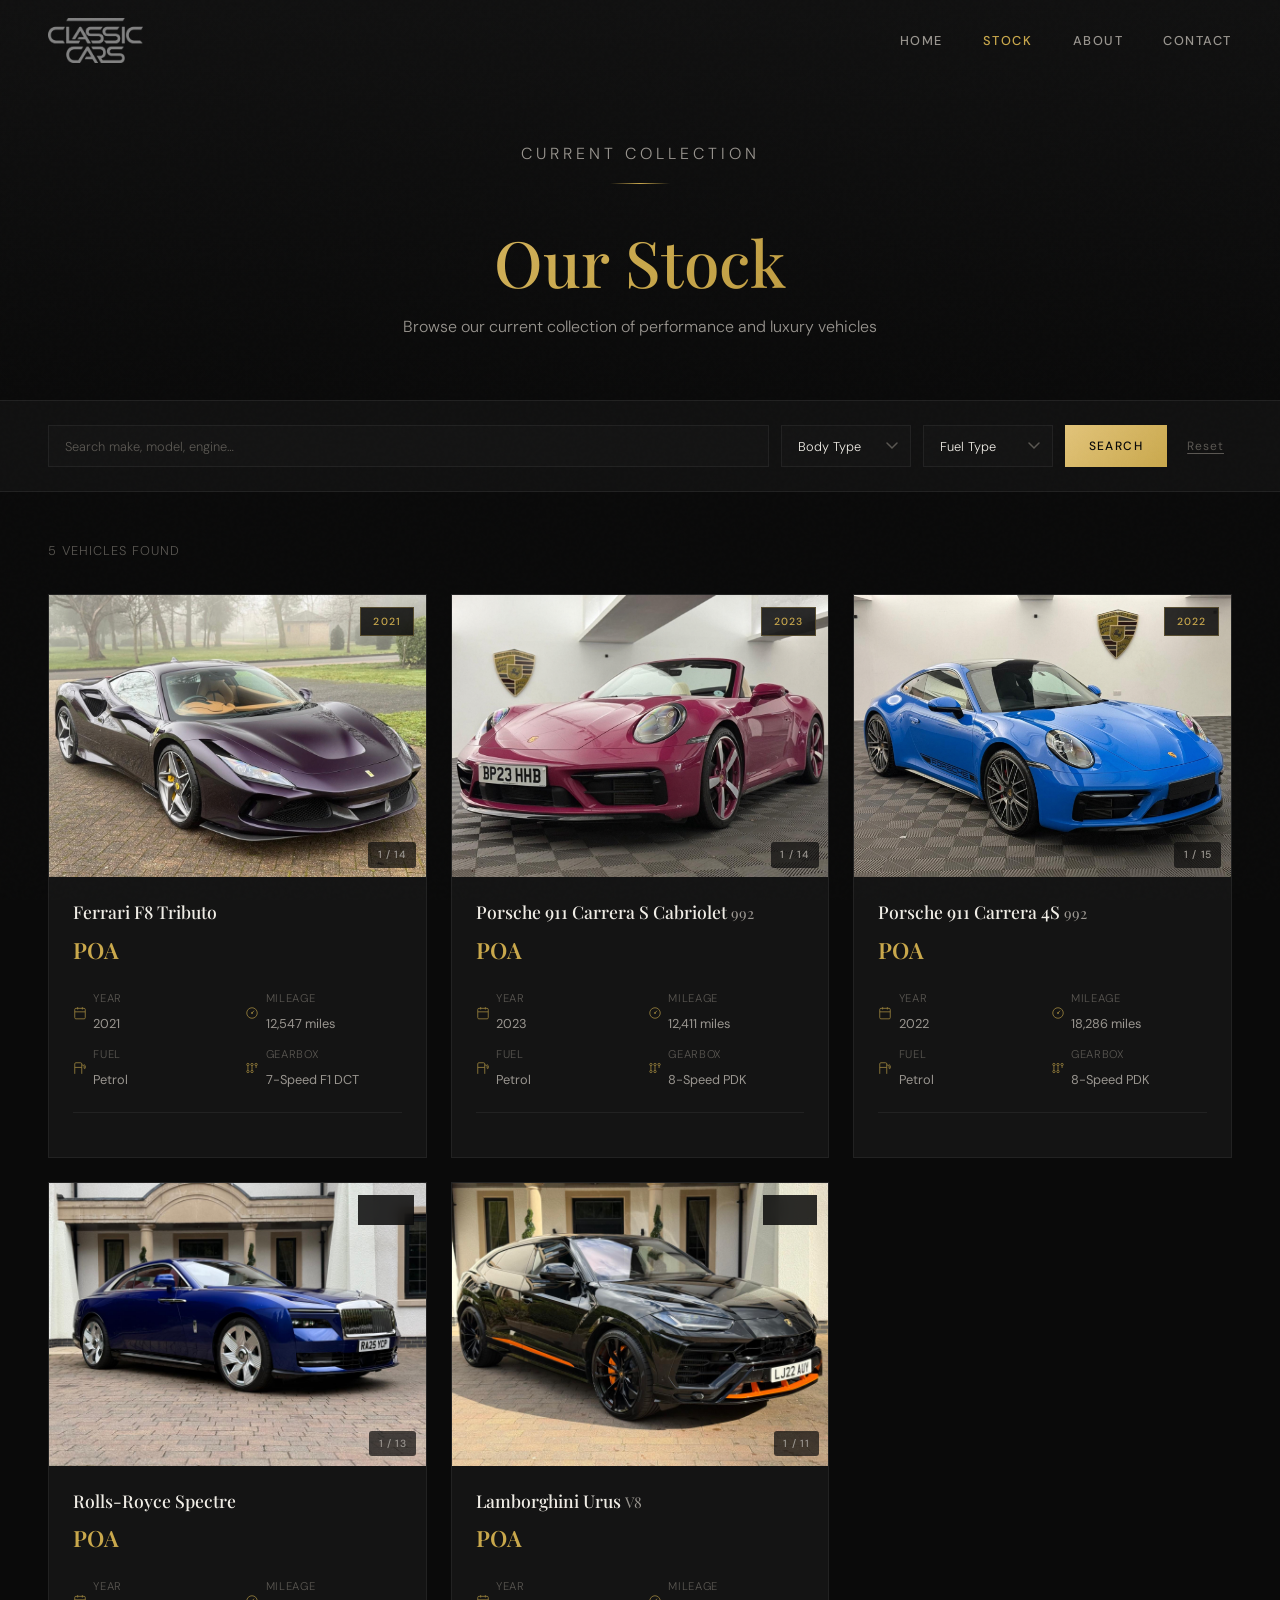
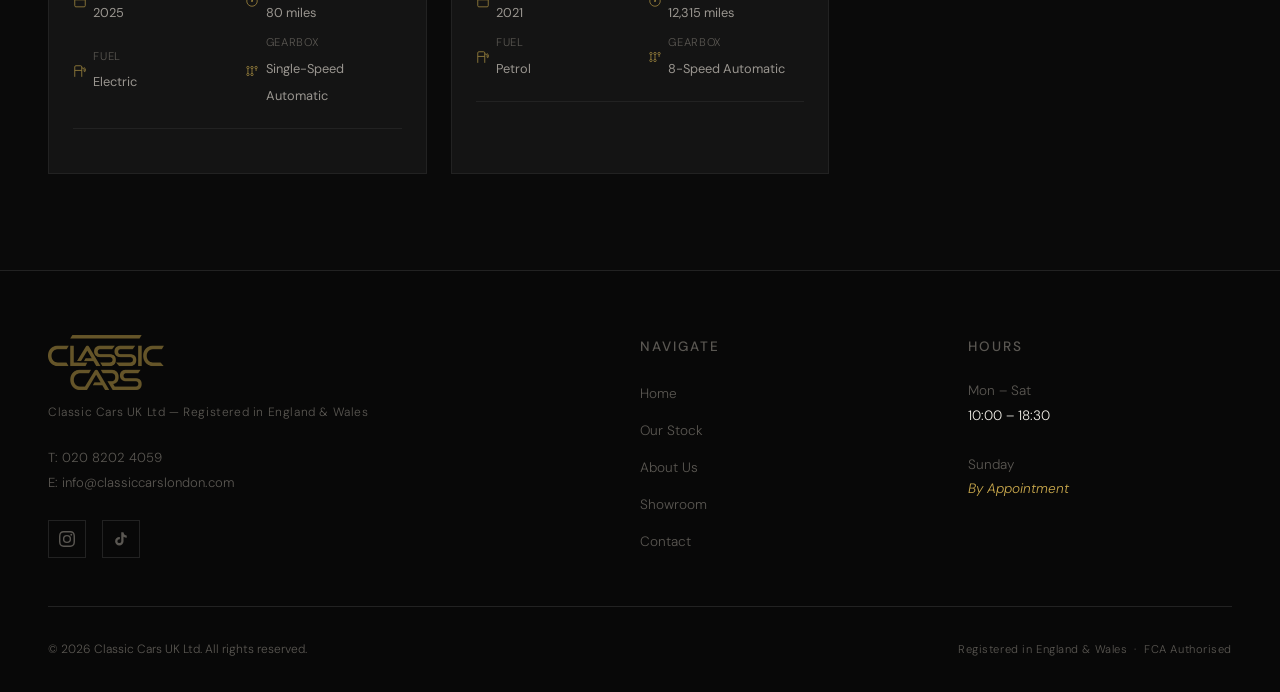
==== commit 8ad78c37: "Add all missing photos: 11 F8, 10 Porsche S, 11 Porsche 4S from Drive - Ferrari F8: Added 11 new pho" ====
--- a/stock.html
+++ b/stock.html
@@ -64,32 +64,10 @@
         aria-label="Search vehicles"
       />
 
-      <select id="filterMinPrice" class="filter-select" aria-label="Minimum price">
-        <option value="0">Min Price</option>
-        <option value="10000">£10,000</option>
-        <option value="20000">£20,000</option>
-        <option value="30000">£30,000</option>
-        <option value="50000">£50,000</option>
-        <option value="75000">£75,000</option>
-        <option value="100000">£100,000</option>
-      </select>
-
-      <select id="filterMaxPrice" class="filter-select" aria-label="Maximum price">
-        <option value="Infinity">Max Price</option>
-        <option value="10000">£10,000</option>
-        <option value="20000">£20,000</option>
-        <option value="30000">£30,000</option>
-        <option value="50000">£50,000</option>
-        <option value="75000">£75,000</option>
-        <option value="100000">£100,000</option>
-        <option value="150000">£150,000</option>
-        <option value="200000">£200,000+</option>
-      </select>
-
       <select id="filterBodyType" class="filter-select" aria-label="Body type">
         <option value="All">Body Type</option>
         <option value="Coupe">Coupe</option>
-        <option value="Convertible">Convertible</option>
+        <option value="Cabriolet">Cabriolet</option>
         <option value="SUV">SUV</option>
       </select>
 
@@ -130,7 +108,7 @@
           <img src="./assets/logo-gold.png" alt="Classic Cars London" class="footer__logo" />
           <p class="footer__brand-sub">Classic Cars UK Ltd — Registered in England &amp; Wales</p>
           <p style="font-size:0.82rem; color:var(--text-muted); line-height:1.9;">
-            T: 020 XXXX XXXX<br>
+            T: 020 8202 4059<br>
             E: info@classiccarslondon.com
           </p>
           <div class="footer__social">
--- a/style.css
+++ b/style.css
@@ -1282,18 +1282,19 @@
 .vehicle-card__image-wrap {
   position: relative;
   overflow: hidden;
-  height: 220px;
+  aspect-ratio: 4 / 3;
 }
 
 .vehicle-card__image-wrap img {
   width: 100%;
   height: 100%;
   object-fit: cover;
+  object-position: center;
   transition: transform 0.6s cubic-bezier(0.4, 0, 0.2, 1);
 }
 
 .vehicle-card:hover .vehicle-card__image-wrap img {
-  transform: scale(1.06);
+  transform: scale(1.04);
 }
 
 .vehicle-card__badge {
@@ -1311,6 +1312,75 @@
   color: var(--gold);
 }
 
+/* ── Stock Card Carousel Nav ─────────────────────────────── */
+.vehicle-card__img-link {
+  display: block;
+  width: 100%;
+  height: 100%;
+}
+
+.vc-nav {
+  position: absolute;
+  top: 50%;
+  transform: translateY(-50%);
+  width: 34px;
+  height: 34px;
+  background: rgba(10, 10, 10, 0.65);
+  border: 1px solid rgba(255, 255, 255, 0.15);
+  border-radius: 50%;
+  color: white;
+  display: flex;
+  align-items: center;
+  justify-content: center;
+  cursor: pointer;
+  transition: all 0.25s ease;
+  z-index: 3;
+  opacity: 0;
+  pointer-events: none;
+  padding: 0;
+}
+
+.vehicle-card:hover .vc-nav,
+.vehicle-card .vc-nav:focus-visible {
+  opacity: 1;
+  pointer-events: auto;
+}
+
+/* Always show on touch devices */
+@media (hover: none) {
+  .vc-nav {
+    opacity: 1;
+    pointer-events: auto;
+  }
+}
+
+.vc-nav:hover {
+  background: rgba(10, 10, 10, 0.9);
+  border-color: var(--gold);
+}
+
+.vc-nav svg {
+  width: 14px;
+  height: 14px;
+}
+
+.vc-nav--prev { left: 0.6rem; }
+.vc-nav--next { right: 0.6rem; }
+
+.vc-counter {
+  position: absolute;
+  bottom: 0.6rem;
+  right: 0.6rem;
+  background: rgba(10, 10, 10, 0.7);
+  color: var(--text-secondary);
+  font-size: 0.65rem;
+  font-weight: 500;
+  letter-spacing: 0.06em;
+  padding: 0.25rem 0.6rem;
+  border-radius: 3px;
+  z-index: 3;
+}
+
 .vehicle-card__body {
   padding: 1.5rem;
 }
@@ -1558,3 +1628,1280 @@
   z-index: 9999;
   opacity: 0.4;
 }
+
+/* ================================================================
+   VEHICLE DETAIL PAGE
+   ================================================================ */
+
+/* ── Page header ─────────────────────────────────────────────── */
+.vd-header {
+  padding-top: calc(var(--nav-height) + 48px);
+  padding-bottom: 32px;
+  padding-left: 3rem;
+  padding-right: 3rem;
+  background: linear-gradient(180deg, var(--bg-secondary) 0%, var(--bg-primary) 100%);
+  border-bottom: 1px solid var(--border);
+}
+
+.vd-header__inner {
+  max-width: var(--max-width);
+  margin: 0 auto;
+}
+
+.vd-breadcrumb {
+  font-size: 0.72rem;
+  font-weight: 400;
+  letter-spacing: 0.1em;
+  text-transform: uppercase;
+  color: var(--text-muted);
+  margin-bottom: 1rem;
+  display: flex;
+  align-items: center;
+  gap: 0.4rem;
+}
+
+.vd-breadcrumb a {
+  color: var(--gold);
+  transition: opacity var(--transition);
+}
+
+.vd-breadcrumb a:hover {
+  opacity: 0.75;
+}
+
+.vd-breadcrumb__sep {
+  color: var(--border);
+  font-size: 0.9rem;
+}
+
+.vd-title {
+  font-family: var(--font-serif);
+  font-size: clamp(1.8rem, 4vw, 3.2rem);
+  font-weight: 700;
+  letter-spacing: 0.04em;
+  text-transform: uppercase;
+  color: var(--text-primary);
+  line-height: 1.1;
+}
+
+/* ── Hero zone: two-column layout ───────────────────────────── */
+.vd-hero {
+  background: var(--bg-primary);
+  padding: 3rem 3rem 4rem;
+}
+
+.vd-hero__inner {
+  max-width: var(--max-width);
+  margin: 0 auto;
+  display: grid;
+  grid-template-columns: 1fr 380px;
+  gap: 3rem;
+  align-items: start;
+}
+
+/* ── Gallery / Carousel column ───────────────────────────────── */
+.vd-gallery-col {
+  display: flex;
+  flex-direction: column;
+  gap: 1rem;
+}
+
+.vd-carousel {
+  position: relative;
+  overflow: hidden;
+  background: var(--bg-card);
+  border: 1px solid var(--border);
+  aspect-ratio: 16 / 10;
+}
+
+.vd-carousel__track {
+  position: relative;
+  width: 100%;
+  height: 100%;
+}
+
+.vd-slide {
+  position: absolute;
+  inset: 0;
+  opacity: 0;
+  transition: opacity 0.4s cubic-bezier(0.4, 0, 0.2, 1);
+  pointer-events: none;
+}
+
+.vd-slide.active {
+  opacity: 1;
+  pointer-events: auto;
+}
+
+.vd-slide img {
+  width: 100%;
+  height: 100%;
+  object-fit: cover;
+  display: block;
+}
+
+/* Carousel buttons */
+.vd-carousel__btn {
+  position: absolute;
+  top: 50%;
+  transform: translateY(-50%);
+  width: 44px;
+  height: 44px;
+  background: rgba(10, 10, 10, 0.75);
+  backdrop-filter: blur(8px);
+  border: 1px solid rgba(201, 168, 76, 0.3);
+  color: var(--text-primary);
+  display: flex;
+  align-items: center;
+  justify-content: center;
+  cursor: pointer;
+  transition: background var(--transition), border-color var(--transition), color var(--transition);
+  z-index: 10;
+}
+
+.vd-carousel__btn:hover {
+  background: rgba(201, 168, 76, 0.15);
+  border-color: var(--gold);
+  color: var(--gold);
+}
+
+.vd-carousel__btn svg {
+  width: 20px;
+  height: 20px;
+}
+
+.vd-carousel__btn--prev { left: 1rem; }
+.vd-carousel__btn--next { right: 1rem; }
+
+.vd-carousel__counter {
+  position: absolute;
+  bottom: 0.85rem;
+  right: 1rem;
+  font-size: 0.7rem;
+  font-weight: 500;
+  letter-spacing: 0.1em;
+  color: var(--text-secondary);
+  background: rgba(10, 10, 10, 0.7);
+  backdrop-filter: blur(4px);
+  padding: 0.25rem 0.6rem;
+}
+
+/* Thumbnails row */
+.vd-thumbs {
+  display: flex;
+  gap: 0.5rem;
+  overflow-x: auto;
+  scrollbar-width: none;
+  -ms-overflow-style: none;
+  scroll-snap-type: x mandatory;
+}
+
+.vd-thumbs::-webkit-scrollbar {
+  display: none;
+}
+
+.vd-thumb {
+  flex-shrink: 0;
+  width: 80px;
+  height: 56px;
+  overflow: hidden;
+  border: 1px solid var(--border);
+  cursor: pointer;
+  transition: border-color var(--transition);
+  scroll-snap-align: start;
+  opacity: 0.55;
+  transition: opacity var(--transition), border-color var(--transition);
+}
+
+.vd-thumb:hover {
+  opacity: 0.85;
+  border-color: rgba(201, 168, 76, 0.5);
+}
+
+.vd-thumb.active {
+  border-color: var(--gold);
+  opacity: 1;
+}
+
+.vd-thumb img {
+  width: 100%;
+  height: 100%;
+  object-fit: cover;
+  display: block;
+}
+
+/* ── Specs column ────────────────────────────────────────────── */
+.vd-specs-col {
+  display: flex;
+  flex-direction: column;
+  gap: 1.5rem;
+}
+
+.vd-specs-panel {
+  background: var(--bg-card);
+  border: 1px solid var(--border);
+}
+
+.vd-spec-row {
+  display: grid;
+  grid-template-columns: 1fr 1fr;
+  gap: 0.5rem;
+  align-items: center;
+  padding: 0.75rem 1.25rem;
+  border-bottom: 1px solid var(--border);
+}
+
+.vd-spec-row:last-child {
+  border-bottom: none;
+}
+
+.vd-spec-row--price {
+  background: rgba(201, 168, 76, 0.06);
+  border-bottom: none;
+  padding-top: 1rem;
+  padding-bottom: 1rem;
+}
+
+.vd-spec-label {
+  font-size: 0.65rem;
+  font-weight: 600;
+  letter-spacing: 0.14em;
+  text-transform: uppercase;
+  color: var(--text-muted);
+}
+
+.vd-spec-value {
+  font-size: 0.85rem;
+  font-weight: 400;
+  color: var(--text-primary);
+  text-align: right;
+}
+
+.vd-spec-value--price {
+  font-family: var(--font-serif);
+  font-size: 1.4rem;
+  font-weight: 600;
+  color: var(--gold);
+  text-align: right;
+}
+
+/* ── Action buttons ──────────────────────────────────────────── */
+.vd-actions {
+  display: flex;
+  flex-direction: column;
+  gap: 0.6rem;
+}
+
+.vd-btn-enquire {
+  width: 100%;
+  justify-content: center;
+  font-size: 0.8rem;
+  letter-spacing: 0.16em;
+  padding: 1rem 1.5rem;
+}
+
+.vd-btn-phone,
+.vd-btn-whatsapp,
+.vd-btn-back {
+  width: 100%;
+  justify-content: center;
+  font-size: 0.75rem;
+  letter-spacing: 0.12em;
+  padding: 0.85rem 1.5rem;
+}
+
+/* ── Tabs section ────────────────────────────────────────────── */
+.vd-tabs-section {
+  background: var(--bg-secondary);
+  padding: 0 3rem 5rem;
+  border-top: 1px solid var(--border);
+}
+
+.vd-tabs-section__inner {
+  max-width: var(--max-width);
+  margin: 0 auto;
+}
+
+/* Tab navigation */
+.vd-tab-nav {
+  display: flex;
+  border-bottom: 1px solid var(--border);
+  margin-bottom: 3rem;
+}
+
+.vd-tab-btn {
+  background: none;
+  border: none;
+  color: var(--text-muted);
+  font-family: var(--font-sans);
+  font-size: 0.75rem;
+  font-weight: 500;
+  letter-spacing: 0.14em;
+  text-transform: uppercase;
+  padding: 1.2rem 2rem;
+  cursor: pointer;
+  position: relative;
+  transition: color var(--transition);
+}
+
+.vd-tab-btn::after {
+  content: '';
+  position: absolute;
+  bottom: -1px;
+  left: 0;
+  right: 0;
+  height: 2px;
+  background: var(--gold);
+  transform: scaleX(0);
+  transition: transform var(--transition);
+}
+
+.vd-tab-btn:hover {
+  color: var(--text-secondary);
+}
+
+.vd-tab-btn.active {
+  color: var(--gold);
+}
+
+.vd-tab-btn.active::after {
+  transform: scaleX(1);
+}
+
+/* Tab panels */
+.vd-tab-panel {
+  display: none;
+}
+
+.vd-tab-panel.active {
+  display: block;
+}
+
+/* Description tab */
+.vd-description__highlights {
+  margin-bottom: 2.5rem;
+}
+
+.vd-highlight-row {
+  display: grid;
+  grid-template-columns: repeat(4, 1fr);
+  gap: 1px;
+  background: var(--border);
+  border: 1px solid var(--border);
+}
+
+.vd-highlight-item {
+  background: var(--bg-card);
+  padding: 1.25rem 1.5rem;
+  display: flex;
+  flex-direction: column;
+  gap: 0.3rem;
+}
+
+.vd-highlight-label {
+  font-size: 0.65rem;
+  font-weight: 500;
+  letter-spacing: 0.14em;
+  text-transform: uppercase;
+  color: var(--text-muted);
+}
+
+.vd-highlight-value {
+  font-family: var(--font-serif);
+  font-size: 1.1rem;
+  font-weight: 500;
+  color: var(--text-primary);
+}
+
+.vd-description__text {
+  font-size: 1rem;
+  font-weight: 300;
+  line-height: 1.85;
+  color: var(--text-secondary);
+  max-width: 820px;
+}
+
+/* Options tab */
+.vd-options__intro {
+  font-size: 0.9rem;
+  font-weight: 300;
+  color: var(--text-secondary);
+  margin-bottom: 2rem;
+  line-height: 1.7;
+}
+
+.vd-options-grid {
+  display: grid;
+  grid-template-columns: 1fr 1fr;
+  gap: 0 4rem;
+}
+
+.vd-options-list {
+  list-style: none;
+  display: flex;
+  flex-direction: column;
+  gap: 0;
+}
+
+.vd-options-list li {
+  display: flex;
+  align-items: baseline;
+  gap: 0.75rem;
+  padding: 0.7rem 0;
+  border-bottom: 1px solid var(--border);
+  font-size: 0.875rem;
+  font-weight: 300;
+  color: var(--text-secondary);
+  line-height: 1.4;
+}
+
+.vd-options-list li:first-child {
+  border-top: 1px solid var(--border);
+}
+
+.vd-option-check {
+  color: var(--gold);
+  font-size: 0.75rem;
+  flex-shrink: 0;
+  font-weight: 600;
+}
+
+/* Gallery tab */
+.vd-gallery-grid {
+  display: grid;
+  grid-template-columns: repeat(3, 1fr);
+  gap: 0.75rem;
+}
+
+.vd-gallery-item {
+  overflow: hidden;
+  border: 1px solid var(--border);
+  aspect-ratio: 16 / 10;
+  cursor: pointer;
+  transition: border-color var(--transition);
+}
+
+.vd-gallery-item:hover {
+  border-color: var(--border-gold);
+}
+
+.vd-gallery-item img {
+  width: 100%;
+  height: 100%;
+  object-fit: cover;
+  transition: transform 0.5s cubic-bezier(0.4, 0, 0.2, 1);
+  display: block;
+}
+
+.vd-gallery-item:hover img {
+  transform: scale(1.04);
+}
+
+.vd-no-gallery {
+  font-size: 0.85rem;
+  color: var(--text-muted);
+  font-style: italic;
+  padding: 2rem 0;
+}
+
+/* Not-found state */
+.detail-not-found {
+  max-width: var(--max-width);
+  margin: calc(var(--nav-height) + 4rem) auto 4rem;
+  padding: 0 3rem;
+  text-align: center;
+}
+
+.detail-not-found h1 {
+  font-family: var(--font-serif);
+  font-size: 2.5rem;
+  margin-bottom: 1rem;
+}
+
+.detail-not-found p {
+  color: var(--text-secondary);
+  font-weight: 300;
+}
+
+/* ── Detail page responsive ──────────────────────────────────── */
+@media (max-width: 1100px) {
+  .vd-hero__inner {
+    grid-template-columns: 1fr 340px;
+    gap: 2rem;
+  }
+}
+
+@media (max-width: 900px) {
+  .vd-hero__inner {
+    grid-template-columns: 1fr;
+    gap: 2rem;
+  }
+
+  .vd-specs-col {
+    /* Specs panel becomes full-width below image */
+  }
+
+  .vd-highlight-row {
+    grid-template-columns: repeat(2, 1fr);
+  }
+
+  .vd-gallery-grid {
+    grid-template-columns: repeat(2, 1fr);
+  }
+}
+
+@media (max-width: 768px) {
+  .vd-header,
+  .vd-hero,
+  .vd-tabs-section {
+    padding-left: 1.5rem;
+    padding-right: 1.5rem;
+  }
+
+  .vd-title {
+    font-size: clamp(1.5rem, 6vw, 2.2rem);
+  }
+
+  .vd-options-grid {
+    grid-template-columns: 1fr;
+    gap: 0;
+  }
+
+  .vd-tab-btn {
+    padding: 1rem 1.25rem;
+    font-size: 0.7rem;
+  }
+
+  .vd-actions {
+    display: grid;
+    grid-template-columns: 1fr 1fr;
+    gap: 0.5rem;
+  }
+
+  .vd-btn-enquire {
+    grid-column: 1 / -1;
+  }
+}
+
+@media (max-width: 500px) {
+  .vd-highlight-row {
+    grid-template-columns: 1fr 1fr;
+  }
+
+  .vd-gallery-grid {
+    grid-template-columns: 1fr 1fr;
+  }
+
+  .vd-actions {
+    grid-template-columns: 1fr;
+  }
+}
+
+/* ── Fix spec value wrapping on mobile ───────────────────────── */
+@media (max-width: 500px) {
+  .vd-spec-row {
+    grid-template-columns: 1fr;
+    gap: 0.15rem;
+  }
+  
+  .vd-spec-value,
+  .vd-spec-value--price {
+    text-align: left;
+  }
+  
+  .vd-spec-row--price {
+    flex-direction: column;
+    align-items: flex-start;
+  }
+}
+
+/* ================================================================
+   EUROPEAN PRESTIGE — Vehicle Detail Page (New Layout)
+   ================================================================ */
+
+/* ── Loading state ──────────────────────────────────────────── */
+.vd-loading {
+  min-height: 80vh;
+  display: flex;
+  align-items: center;
+  justify-content: center;
+}
+
+.vd-loading__inner {
+  display: flex;
+  flex-direction: column;
+  align-items: center;
+  gap: 1.5rem;
+  color: var(--text-muted);
+  font-size: 0.8rem;
+  letter-spacing: 0.1em;
+  text-transform: uppercase;
+}
+
+.vd-loading__spinner {
+  width: 36px;
+  height: 36px;
+  border: 1.5px solid var(--border);
+  border-top-color: var(--gold);
+  border-radius: 50%;
+  animation: vd-spin 0.9s linear infinite;
+}
+
+@keyframes vd-spin {
+  to { transform: rotate(360deg); }
+}
+
+/* Force nav to always be solid on detail page */
+body.detail-page .nav {
+  background-color: rgba(10, 10, 10, 0.97);
+  backdrop-filter: blur(20px);
+  -webkit-backdrop-filter: blur(20px);
+  border-bottom: 1px solid var(--border);
+}
+
+/* ── Not Found ──────────────────────────────────────────────── */
+.vd-not-found {
+  min-height: 70vh;
+  display: flex;
+  align-items: center;
+  justify-content: center;
+}
+
+.vd-not-found__inner {
+  text-align: center;
+  padding: 3rem;
+}
+
+.vd-not-found__inner h1 {
+  font-family: var(--font-serif);
+  font-size: 2.5rem;
+  margin-bottom: 1rem;
+}
+
+.vd-not-found__inner p {
+  color: var(--text-secondary);
+  font-weight: 300;
+}
+
+/* ── Title Bar ──────────────────────────────────────────────── */
+.vd-title-bar {
+  padding-top: calc(var(--nav-height) + 24px);
+  background: var(--bg-secondary);
+  border-bottom: 1px solid var(--border);
+}
+
+.vd-title-bar__inner {
+  max-width: var(--max-width);
+  margin: 0 auto;
+  padding: 0 3rem 1.25rem;
+  display: flex;
+  align-items: flex-end;
+  justify-content: space-between;
+  gap: 2rem;
+}
+
+.vd-title-bar__left {
+  display: flex;
+  flex-direction: column;
+  gap: 0.5rem;
+}
+
+.vd-back-link {
+  display: inline-flex;
+  align-items: center;
+  gap: 0.35rem;
+  font-size: 0.7rem;
+  font-weight: 500;
+  letter-spacing: 0.1em;
+  text-transform: uppercase;
+  color: var(--gold);
+  transition: opacity var(--transition);
+}
+
+.vd-back-link:hover {
+  opacity: 0.7;
+}
+
+.vd-title {
+  font-family: var(--font-serif);
+  font-size: clamp(1.6rem, 3.5vw, 2.6rem);
+  font-weight: 700;
+  letter-spacing: 0.04em;
+  text-transform: uppercase;
+  color: var(--text-primary);
+  line-height: 1.1;
+}
+
+.vd-title-sub {
+  font-weight: 400;
+  color: var(--text-secondary);
+  font-size: 0.7em;
+}
+
+.vd-price-tag {
+  font-family: var(--font-serif);
+  font-size: clamp(1.4rem, 3vw, 2rem);
+  font-weight: 600;
+  color: var(--gold);
+  white-space: nowrap;
+}
+
+/* ── Key Specs Bar ─────────────────────────────────────────── */
+.vd-key-specs-bar {
+  background: var(--bg-primary);
+  border-top: 1px solid var(--border);
+}
+
+.vd-key-specs-bar__inner {
+  max-width: var(--max-width);
+  margin: 0 auto;
+  padding: 0.85rem 3rem;
+  display: flex;
+  gap: 2.5rem;
+  flex-wrap: wrap;
+}
+
+.vd-key-spec {
+  display: flex;
+  align-items: center;
+  gap: 0.5rem;
+  font-size: 0.78rem;
+  font-weight: 400;
+  color: var(--text-secondary);
+  letter-spacing: 0.02em;
+}
+
+.vd-key-spec .spec-icon {
+  width: 16px;
+  height: 16px;
+  color: var(--gold);
+  flex-shrink: 0;
+}
+
+/* ── Main Content: Gallery + Sidebar ────────────────────────── */
+.vd-main {
+  background: var(--bg-primary);
+  padding: 2.5rem 0 3rem;
+}
+
+.vd-main__inner {
+  max-width: var(--max-width);
+  margin: 0 auto;
+  padding: 0 3rem;
+  display: grid;
+  grid-template-columns: 1fr 380px;
+  gap: 2.5rem;
+  align-items: start;
+  overflow: hidden;
+}
+
+/* ── Gallery ────────────────────────────────────────────────── */
+.vd-gallery {
+  display: flex;
+  flex-direction: column;
+  gap: 0.75rem;
+  min-width: 0;
+  overflow: hidden;
+}
+
+.vd-gallery__main {
+  position: relative;
+  overflow: hidden;
+  background: var(--bg-card);
+  border: 1px solid var(--border);
+  aspect-ratio: 4 / 3;
+  border-radius: 4px;
+}
+
+.vd-gallery__main img {
+  width: 100%;
+  height: 100%;
+  object-fit: cover;
+  display: block;
+  transition: opacity 0.35s ease;
+}
+
+.vd-gallery__nav {
+  position: absolute;
+  top: 50%;
+  transform: translateY(-50%);
+  width: 42px;
+  height: 42px;
+  background: rgba(10, 10, 10, 0.7);
+  border: 1px solid rgba(255, 255, 255, 0.15);
+  border-radius: 50%;
+  color: white;
+  display: flex;
+  align-items: center;
+  justify-content: center;
+  cursor: pointer;
+  transition: all var(--transition);
+  z-index: 2;
+}
+
+.vd-gallery__nav:hover {
+  background: rgba(10, 10, 10, 0.9);
+  border-color: var(--gold);
+}
+
+.vd-gallery__nav svg {
+  width: 18px;
+  height: 18px;
+}
+
+.vd-gallery__nav--prev { left: 1rem; }
+.vd-gallery__nav--next { right: 1rem; }
+
+.vd-gallery__counter {
+  position: absolute;
+  bottom: 1rem;
+  right: 1rem;
+  background: rgba(10, 10, 10, 0.75);
+  color: var(--text-secondary);
+  font-size: 0.7rem;
+  font-weight: 500;
+  letter-spacing: 0.08em;
+  padding: 0.35rem 0.8rem;
+  border-radius: 4px;
+  z-index: 2;
+}
+
+/* ── Thumbnail Strip ──────────────────────────────────────── */
+.vd-gallery__thumbs {
+  display: flex;
+  gap: 0.5rem;
+  overflow-x: auto;
+  padding-bottom: 0.25rem;
+  scrollbar-width: thin;
+  scrollbar-color: var(--border) transparent;
+}
+
+.vd-gallery__thumbs::-webkit-scrollbar {
+  height: 4px;
+}
+
+.vd-gallery__thumbs::-webkit-scrollbar-thumb {
+  background: var(--border);
+  border-radius: 2px;
+}
+
+.vd-thumb {
+  flex-shrink: 0;
+  width: 80px;
+  height: 54px;
+  overflow: hidden;
+  border: 2px solid transparent;
+  cursor: pointer;
+  transition: border-color var(--transition), opacity var(--transition);
+  opacity: 0.6;
+}
+
+.vd-thumb:hover {
+  opacity: 0.85;
+}
+
+.vd-thumb.active {
+  border-color: var(--gold);
+  opacity: 1;
+}
+
+.vd-thumb img {
+  width: 100%;
+  height: 100%;
+  object-fit: cover;
+  display: block;
+}
+
+/* ── Sidebar: Specs Panel ─────────────────────────────────── */
+.vd-sidebar {
+  display: flex;
+  flex-direction: column;
+  gap: 1.5rem;
+}
+
+.vd-specs-panel {
+  background: var(--bg-card);
+  border: 1px solid var(--border);
+  padding: 0;
+}
+
+.vd-specs-panel__heading {
+  font-family: var(--font-sans);
+  font-size: 0.7rem;
+  font-weight: 600;
+  letter-spacing: 0.14em;
+  text-transform: uppercase;
+  color: var(--text-muted);
+  padding: 1.25rem 1.5rem;
+  border-bottom: 1px solid var(--border);
+}
+
+.vd-spec-row {
+  display: flex;
+  justify-content: space-between;
+  align-items: baseline;
+  padding: 0.8rem 1.5rem;
+  border-bottom: 1px solid var(--border);
+  gap: 1rem;
+}
+
+.vd-spec-row:last-child {
+  border-bottom: none;
+}
+
+.vd-spec-row--highlight {
+  background: rgba(201, 168, 76, 0.06);
+}
+
+.vd-spec-label {
+  font-size: 0.78rem;
+  font-weight: 600;
+  text-transform: uppercase;
+  letter-spacing: 0.08em;
+  color: var(--text-primary);
+  flex-shrink: 0;
+}
+
+.vd-spec-value {
+  font-size: 0.82rem;
+  font-weight: 300;
+  color: var(--text-secondary);
+  text-align: right;
+}
+
+.vd-spec-value--gold {
+  color: var(--gold);
+  font-weight: 600;
+  font-family: var(--font-serif);
+  font-size: 1rem;
+}
+
+/* ── Action Buttons ──────────────────────────────────────── */
+.vd-actions {
+  display: flex;
+  flex-direction: column;
+  gap: 0.6rem;
+}
+
+.vd-btn {
+  display: inline-flex;
+  align-items: center;
+  justify-content: center;
+  gap: 0.6rem;
+  padding: 0.9rem 1.5rem;
+  font-family: var(--font-sans);
+  font-size: 0.75rem;
+  font-weight: 600;
+  letter-spacing: 0.12em;
+  text-transform: uppercase;
+  text-decoration: none;
+  border: none;
+  cursor: pointer;
+  transition: all var(--transition);
+}
+
+.vd-btn--gold {
+  background: linear-gradient(135deg, var(--gold-light) 0%, var(--gold) 50%, var(--gold-dark) 100%);
+  color: #0a0a0a;
+}
+
+.vd-btn--gold:hover {
+  filter: brightness(1.1);
+  transform: translateY(-1px);
+}
+
+.vd-btn--outline {
+  background: transparent;
+  border: 1px solid var(--border);
+  color: var(--text-primary);
+}
+
+.vd-btn--outline:hover {
+  border-color: var(--gold);
+  color: var(--gold);
+}
+
+.vd-btn--back svg {
+  width: 14px;
+  height: 14px;
+}
+
+/* ── Tabs Section ────────────────────────────────────────── */
+.vd-tabs {
+  background: var(--bg-primary);
+  padding: 0 0 5rem;
+  border-top: 1px solid var(--border);
+}
+
+.vd-tabs__inner {
+  max-width: var(--max-width);
+  margin: 0 auto;
+  padding: 0 3rem;
+}
+
+.vd-tab-nav {
+  display: flex;
+  border-bottom: 1px solid var(--border);
+  margin-bottom: 2.5rem;
+}
+
+.vd-tab-btn {
+  background: none;
+  border: none;
+  color: var(--text-muted);
+  font-family: var(--font-sans);
+  font-size: 0.75rem;
+  font-weight: 500;
+  letter-spacing: 0.14em;
+  text-transform: uppercase;
+  padding: 1.2rem 2rem;
+  cursor: pointer;
+  position: relative;
+  transition: color var(--transition);
+}
+
+.vd-tab-btn::after {
+  content: '';
+  position: absolute;
+  bottom: -1px;
+  left: 0;
+  right: 0;
+  height: 2px;
+  background: var(--gold);
+  transform: scaleX(0);
+  transition: transform var(--transition);
+}
+
+.vd-tab-btn:hover {
+  color: var(--text-secondary);
+}
+
+.vd-tab-btn.active {
+  color: var(--gold);
+}
+
+.vd-tab-btn.active::after {
+  transform: scaleX(1);
+}
+
+.vd-tab-panel {
+  display: none;
+}
+
+.vd-tab-panel.active {
+  display: block;
+}
+
+/* ── Description Tab ─────────────────────────────────────── */
+.vd-description p {
+  font-size: 1rem;
+  font-weight: 300;
+  line-height: 1.9;
+  color: var(--text-secondary);
+  max-width: 820px;
+}
+
+/* ── Options Tab ─────────────────────────────────────────── */
+.vd-options-intro {
+  font-size: 0.9rem;
+  font-weight: 300;
+  color: var(--text-secondary);
+  margin-bottom: 2rem;
+  line-height: 1.7;
+}
+
+.vd-options-grid {
+  display: grid;
+  grid-template-columns: 1fr;
+  gap: 0;
+}
+
+.vd-options-list {
+  list-style: none;
+  display: grid;
+  grid-template-columns: 1fr 1fr;
+  gap: 0;
+}
+
+.vd-options-list li {
+  display: flex;
+  align-items: baseline;
+  gap: 0.75rem;
+  padding: 0.7rem 0;
+  border-bottom: 1px solid var(--border);
+  font-size: 0.85rem;
+  font-weight: 300;
+  color: var(--text-secondary);
+  line-height: 1.4;
+}
+
+.vd-opt-check {
+  color: var(--gold);
+  font-size: 0.7rem;
+  flex-shrink: 0;
+  font-weight: 600;
+}
+
+/* ── Finance Tab ─────────────────────────────────────────── */
+.vd-finance-placeholder {
+  padding: 3rem 0;
+}
+
+.vd-finance-placeholder p {
+  font-size: 1rem;
+  font-weight: 300;
+  color: var(--text-secondary);
+  margin-bottom: 2rem;
+}
+
+.vd-finance-contact {
+  display: flex;
+  gap: 1rem;
+  flex-wrap: wrap;
+}
+
+/* ── Vehicle Card Link Wrapper ───────────────────────────── */
+.vehicle-card__link {
+  display: block;
+  text-decoration: none;
+  color: inherit;
+  height: 100%;
+}
+
+.vehicle-card__subtitle {
+  font-weight: 300;
+  color: var(--text-secondary);
+  font-size: 0.85em;
+}
+
+/* ── Detail Page Responsive ──────────────────────────────── */
+@media (max-width: 1100px) {
+  .vd-main__inner {
+    grid-template-columns: 1fr 340px;
+    gap: 2rem;
+  }
+}
+
+@media (max-width: 900px) {
+  .vd-main__inner {
+    grid-template-columns: 1fr;
+    gap: 2rem;
+  }
+
+  .vd-title-bar__inner {
+    flex-direction: column;
+    align-items: flex-start;
+    gap: 0.75rem;
+  }
+
+  .vd-options-list {
+    grid-template-columns: 1fr;
+  }
+}
+
+@media (max-width: 768px) {
+  .vd-title-bar__inner,
+  .vd-tabs__inner,
+  .vd-key-specs-bar__inner {
+    padding-left: 1.5rem;
+    padding-right: 1.5rem;
+  }
+
+  .vd-main__inner {
+    padding-left: 0;
+    padding-right: 0;
+  }
+
+  .vd-gallery {
+    padding: 0;
+  }
+
+  .vd-gallery__main {
+    border-radius: 0;
+    border-left: none;
+    border-right: none;
+  }
+
+  .vd-gallery__thumbs {
+    padding-left: 1rem;
+    padding-right: 1rem;
+  }
+
+  .vd-sidebar {
+    padding-left: 1.5rem;
+    padding-right: 1.5rem;
+  }
+
+  .vd-title {
+    font-size: clamp(1.3rem, 5.5vw, 2rem);
+  }
+
+  .vd-tab-btn {
+    padding: 1rem 1rem;
+    font-size: 0.68rem;
+  }
+
+  .vd-gallery__nav {
+    width: 36px;
+    height: 36px;
+  }
+
+  .vd-gallery__nav svg {
+    width: 14px;
+    height: 14px;
+  }
+
+  .vd-gallery__nav--prev { left: 0.5rem; }
+  .vd-gallery__nav--next { right: 0.5rem; }
+
+  .vd-key-specs-bar {
+    overflow-x: auto;
+    -webkit-overflow-scrolling: touch;
+  }
+
+  .vd-key-specs-bar__inner {
+    gap: 1.25rem;
+    flex-wrap: nowrap;
+    padding-left: 1.5rem;
+    padding-right: 1.5rem;
+    white-space: nowrap;
+  }
+
+  .vd-key-spec {
+    font-size: 0.72rem;
+    flex-shrink: 0;
+  }
+
+  .vd-main {
+    padding-top: 1.5rem;
+  }
+}
+
+@media (max-width: 500px) {
+  .vd-spec-row {
+    flex-direction: column;
+    gap: 0.15rem;
+    padding: 0.65rem 1.25rem;
+  }
+
+  .vd-spec-value {
+    text-align: left;
+  }
+
+  .vd-thumb {
+    width: 64px;
+    height: 44px;
+  }
+
+  .vd-finance-contact {
+    flex-direction: column;
+  }
+
+  .vd-key-specs-bar__inner {
+    gap: 0.75rem;
+  }
+
+  .vd-key-spec {
+    font-size: 0.68rem;
+  }
+}
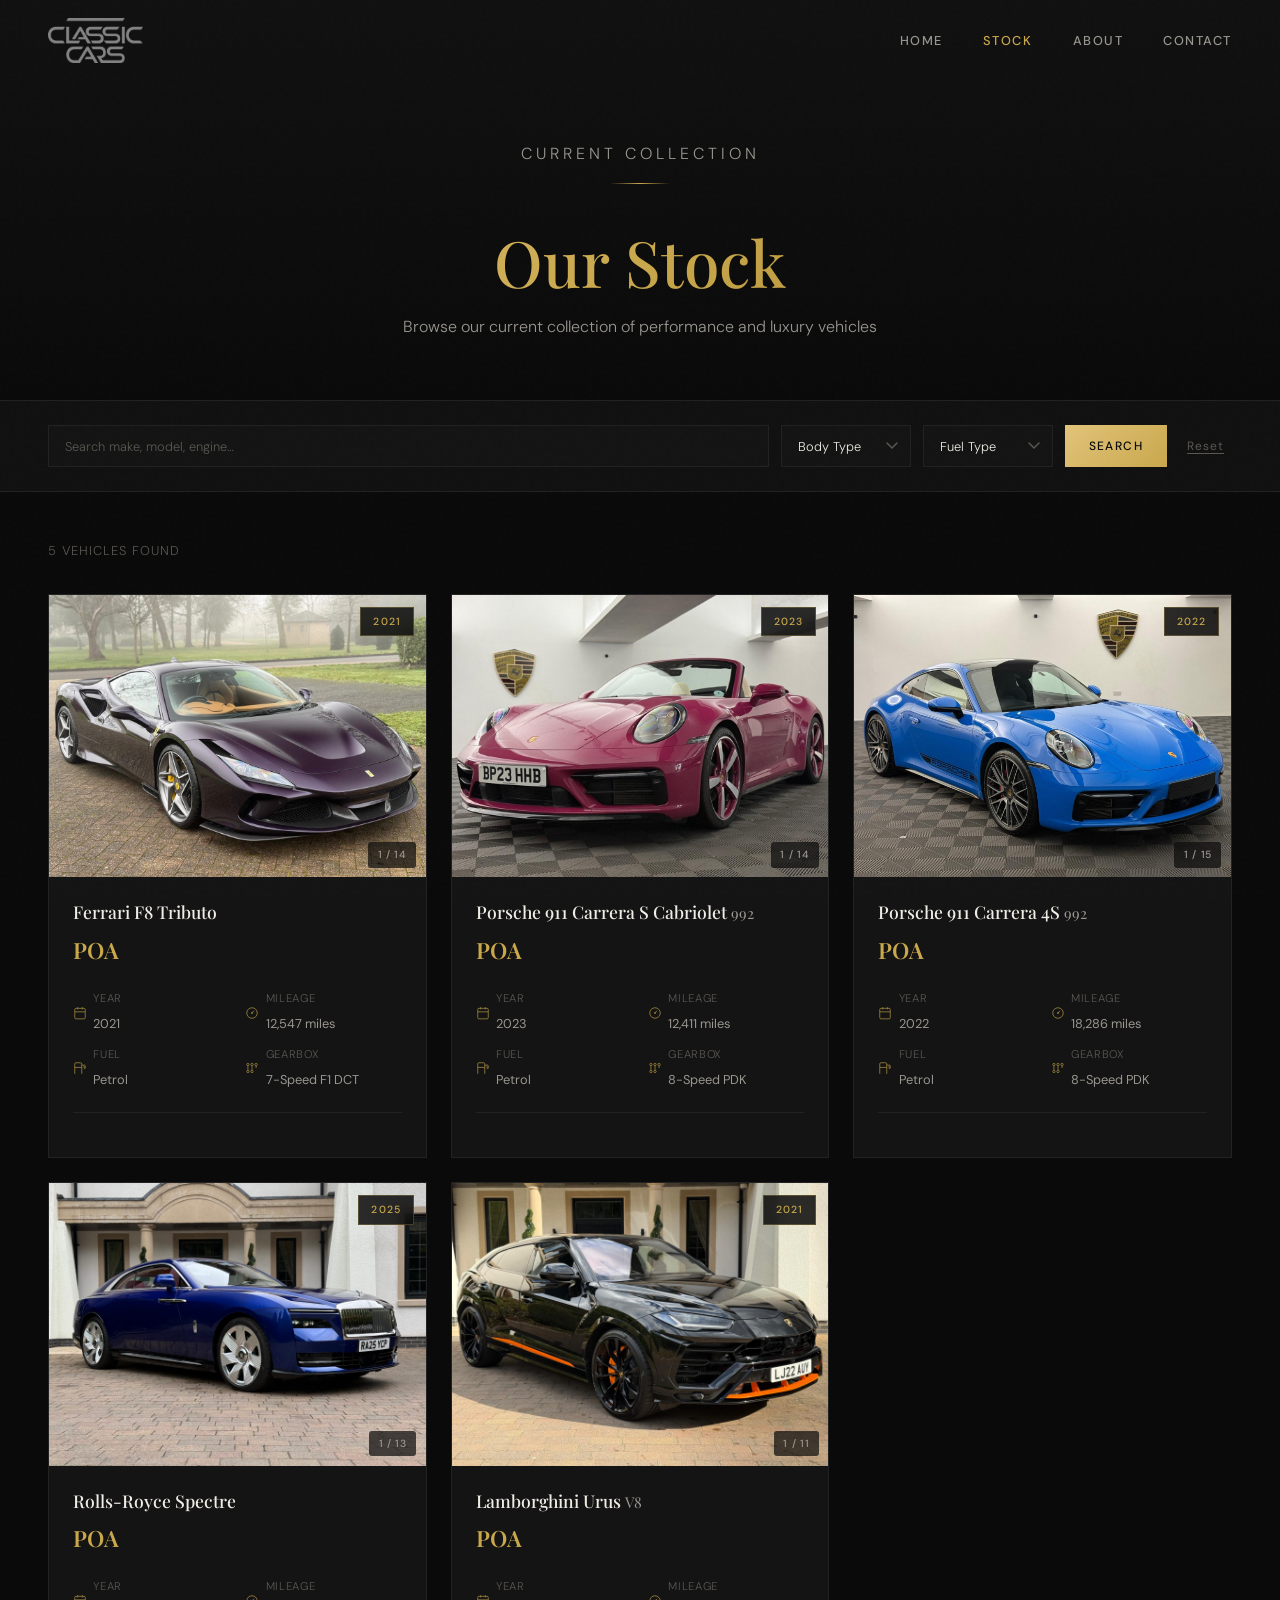
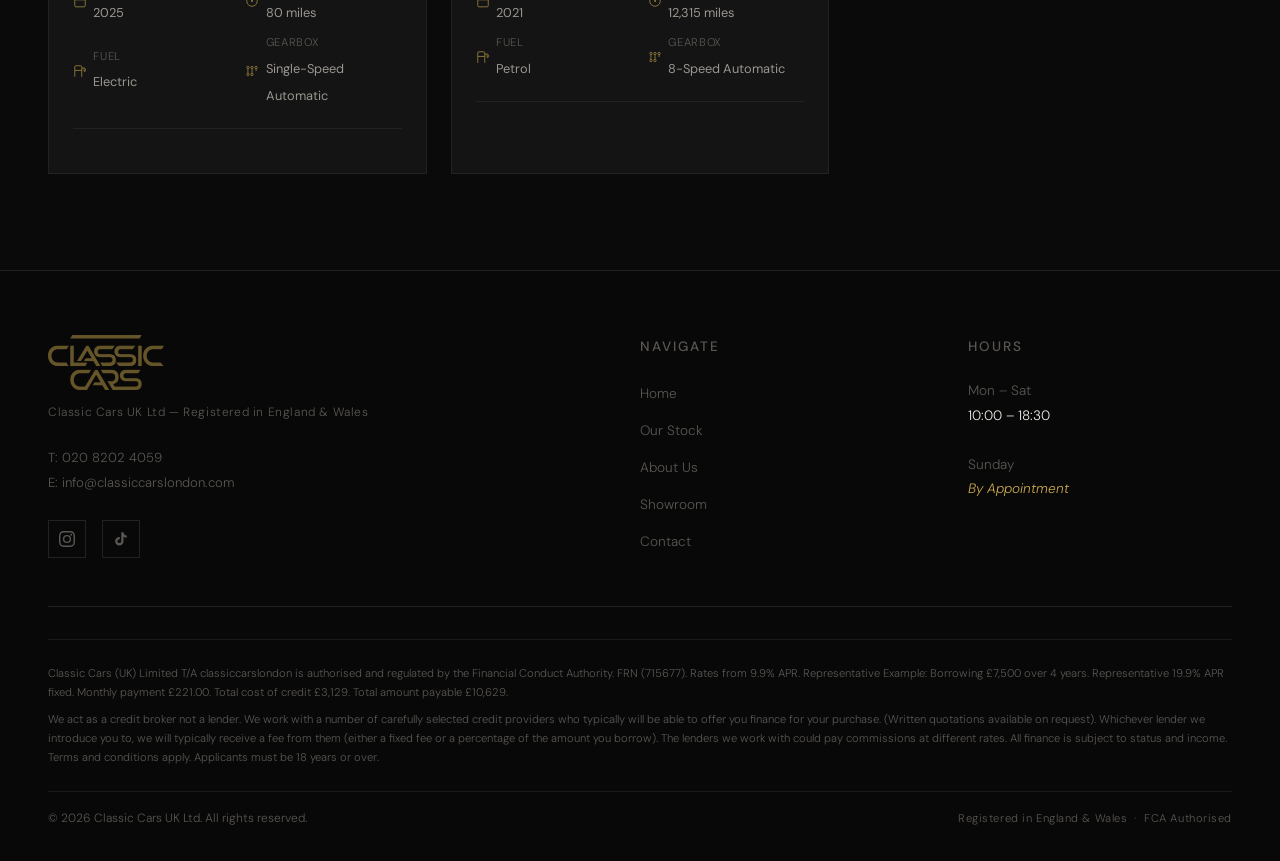
==== commit 86c819b5: "Add AU Finance calculator (PF1) and FCA disclaimer to all pages" ====
--- a/stock.html
+++ b/stock.html
@@ -145,6 +145,10 @@
 
       </div>
 
+      <div class="footer__fca-disclaimer">
+        <p>Classic Cars (UK) Limited T/A classiccarslondon is authorised and regulated by the Financial Conduct Authority. FRN (715677). Rates from 9.9% APR. Representative Example: Borrowing £7,500 over 4 years. Representative 19.9% APR fixed. Monthly payment £221.00. Total cost of credit £3,129. Total amount payable £10,629.</p>
+        <p>We act as a credit broker not a lender. We work with a number of carefully selected credit providers who typically will be able to offer you finance for your purchase. (Written quotations available on request). Whichever lender we introduce you to, we will typically receive a fee from them (either a fixed fee or a percentage of the amount you borrow). The lenders we work with could pay commissions at different rates. All finance is subject to status and income. Terms and conditions apply. Applicants must be 18 years or over.</p>
+      </div>
       <div class="footer__bottom">
         <p class="footer__copyright">© 2026 Classic Cars UK Ltd. All rights reserved.</p>
         <p class="footer__legal">Registered in England &amp; Wales &nbsp;·&nbsp; FCA Authorised</p>
--- a/style.css
+++ b/style.css
@@ -1084,6 +1084,25 @@
   font-size: 0.85rem;
   color: var(--text-muted);
   line-height: 1.8;
+}
+
+.footer__fca-disclaimer {
+  padding: 1.5rem 0;
+  margin-bottom: 1rem;
+  border-top: 1px solid rgba(255,255,255,0.08);
+  border-bottom: 1px solid rgba(255,255,255,0.08);
+}
+
+.footer__fca-disclaimer p {
+  font-size: 0.7rem;
+  line-height: 1.7;
+  color: var(--text-muted);
+  margin-bottom: 0.5rem;
+  font-weight: 300;
+}
+
+.footer__fca-disclaimer p:last-child {
+  margin-bottom: 0;
 }
 
 .footer__bottom {
@@ -2743,21 +2762,54 @@
 }
 
 /* ── Finance Tab ─────────────────────────────────────────── */
-.vd-finance-placeholder {
-  padding: 3rem 0;
-}
-
-.vd-finance-placeholder p {
-  font-size: 1rem;
+.vd-finance-calc {
+  padding: 2rem 0;
+}
+
+.vd-finance-iframe-wrap {
+  width: 100%;
+  max-width: 800px;
+  margin: 0 auto 2rem;
+  background: #fff;
+  border-radius: 8px;
+  overflow: hidden;
+}
+
+.vd-finance-iframe-wrap iframe {
+  display: block;
+  width: 100%;
+  height: 1250px;
+  border: none;
+}
+
+.vd-finance-contact {
+  display: flex;
+  gap: 1rem;
+  flex-wrap: wrap;
+  align-items: center;
+  margin-top: 2rem;
+}
+
+.vd-finance-contact p {
+  width: 100%;
+  font-size: 0.95rem;
   font-weight: 300;
   color: var(--text-secondary);
-  margin-bottom: 2rem;
-}
-
-.vd-finance-contact {
-  display: flex;
-  gap: 1rem;
-  flex-wrap: wrap;
+  margin-bottom: 0.5rem;
+}
+
+.vd-finance-disclaimer {
+  margin-top: 2.5rem;
+  padding-top: 1.5rem;
+  border-top: 1px solid rgba(255,255,255,0.1);
+}
+
+.vd-finance-disclaimer p {
+  font-size: 0.75rem;
+  line-height: 1.6;
+  color: var(--text-secondary);
+  margin-bottom: 0.75rem;
+  font-weight: 300;
 }
 
 /* ── Vehicle Card Link Wrapper ───────────────────────────── */
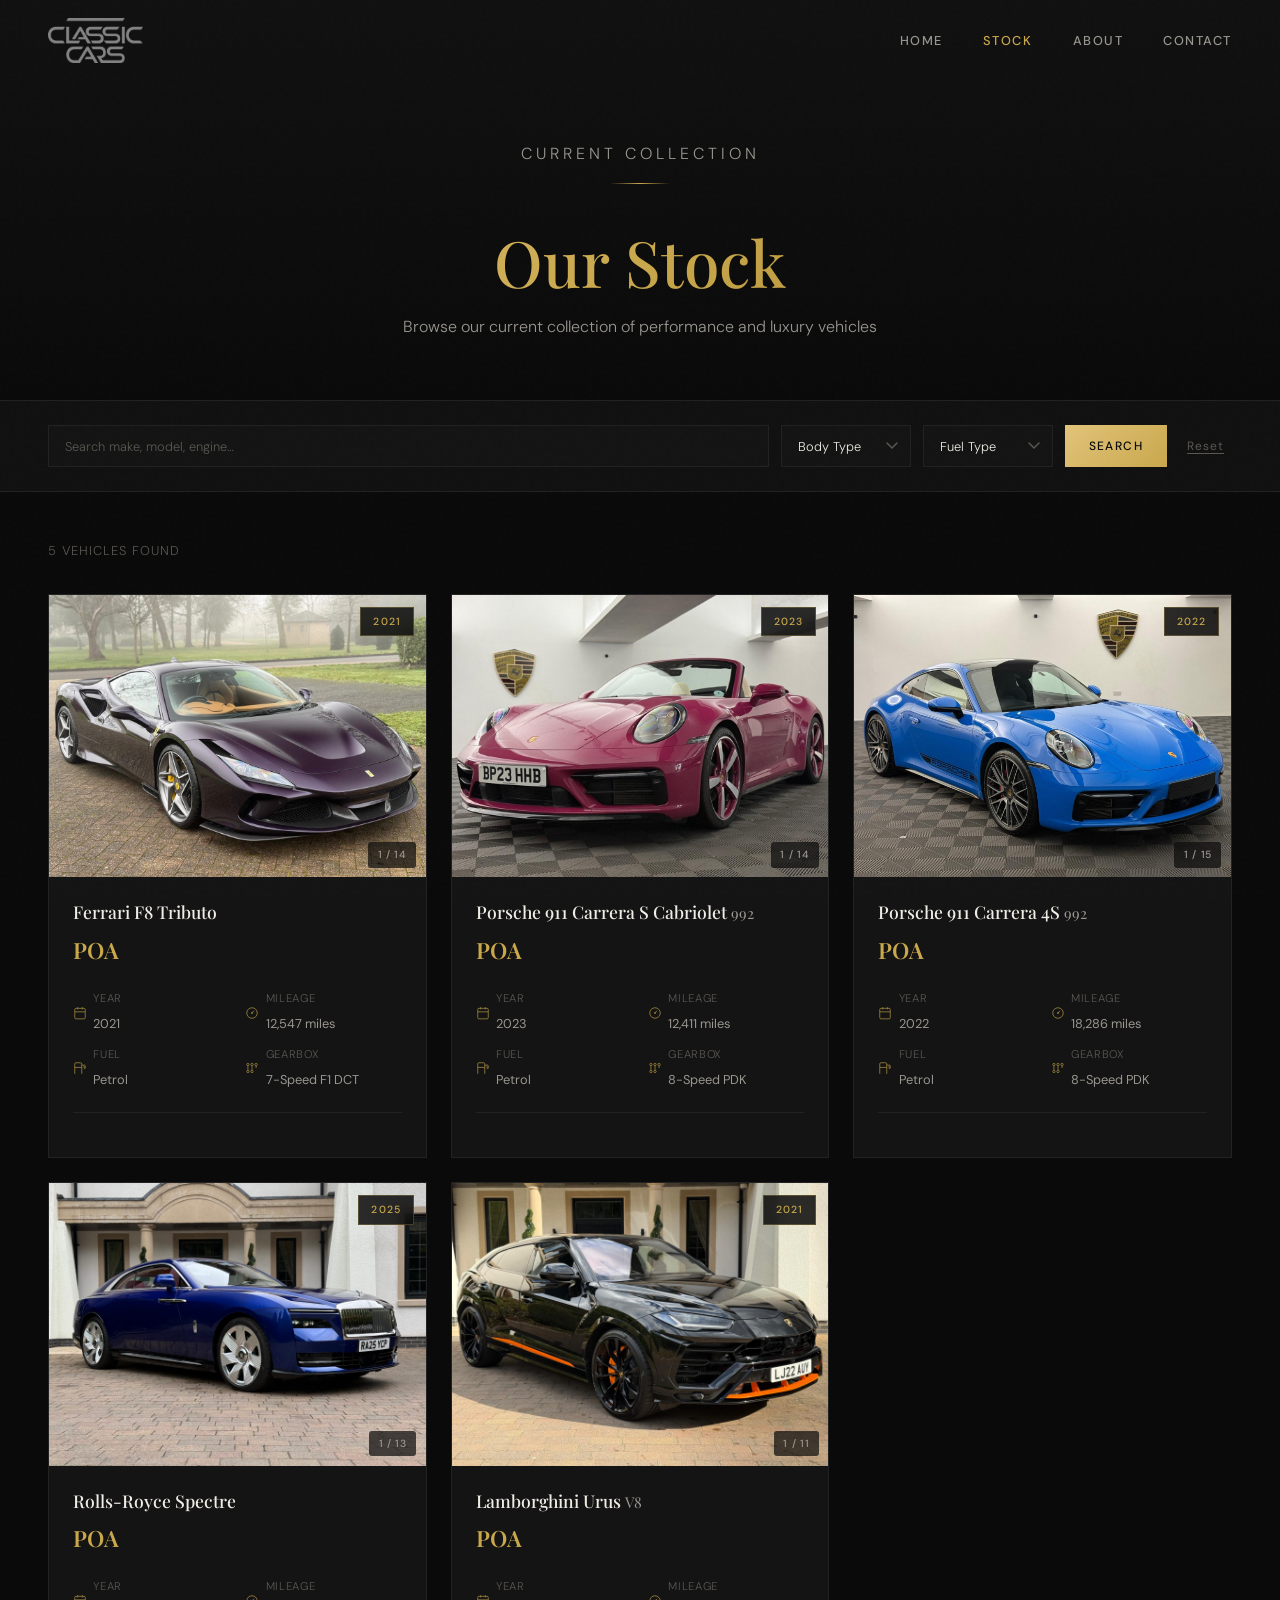
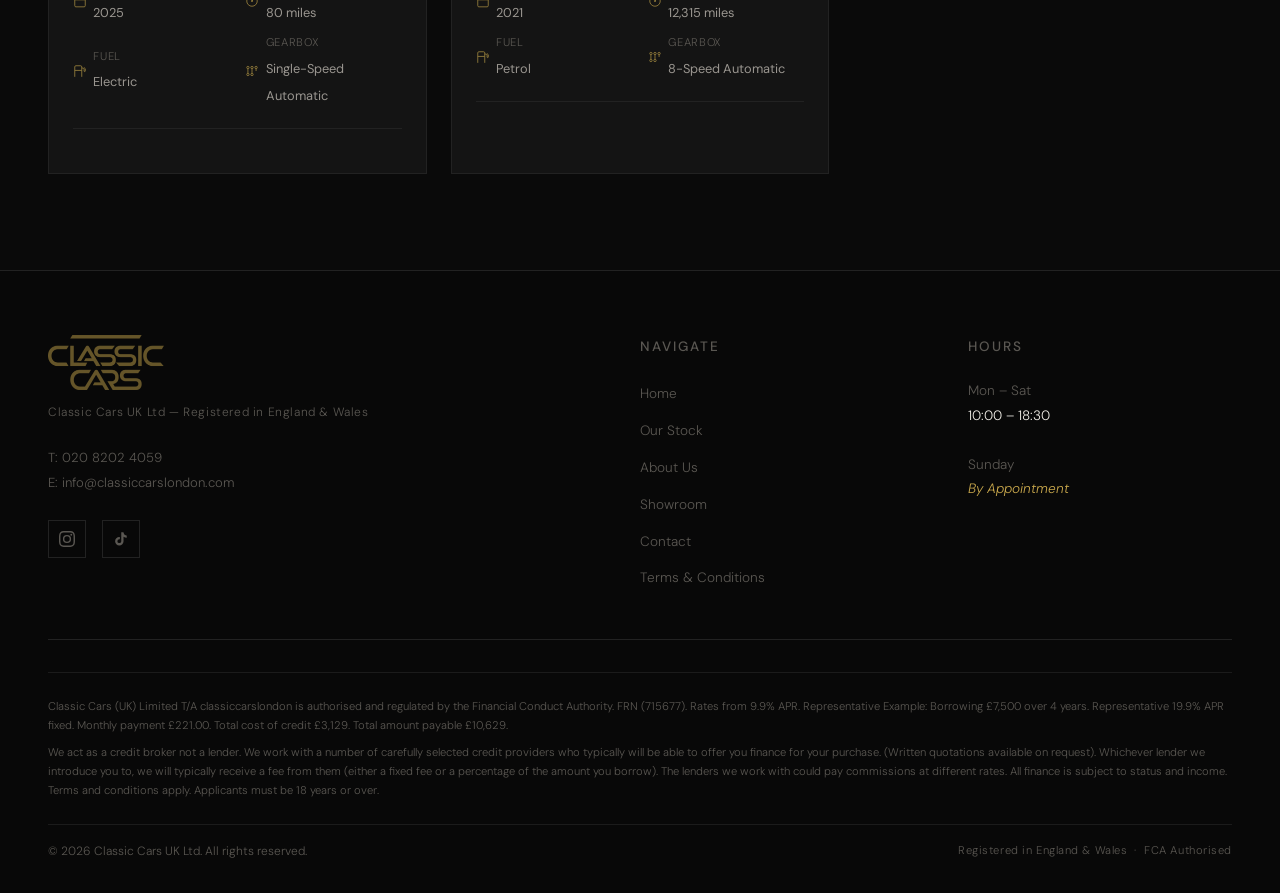
==== commit dd227e54: "Add Terms & Conditions PDF with footer links on all pages" ====
--- a/stock.html
+++ b/stock.html
@@ -129,6 +129,7 @@
             <li><a href="./index.html#sales-section">About Us</a></li>
             <li><a href="./index.html#showroom-section">Showroom</a></li>
             <li><a href="https://wa.me/447447015475" target="_blank" rel="noopener noreferrer">Contact</a></li>
+            <li><a href="./assets/terms-and-conditions.pdf" target="_blank" rel="noopener noreferrer">Terms &amp; Conditions</a></li>
           </ul>
         </div>
 
